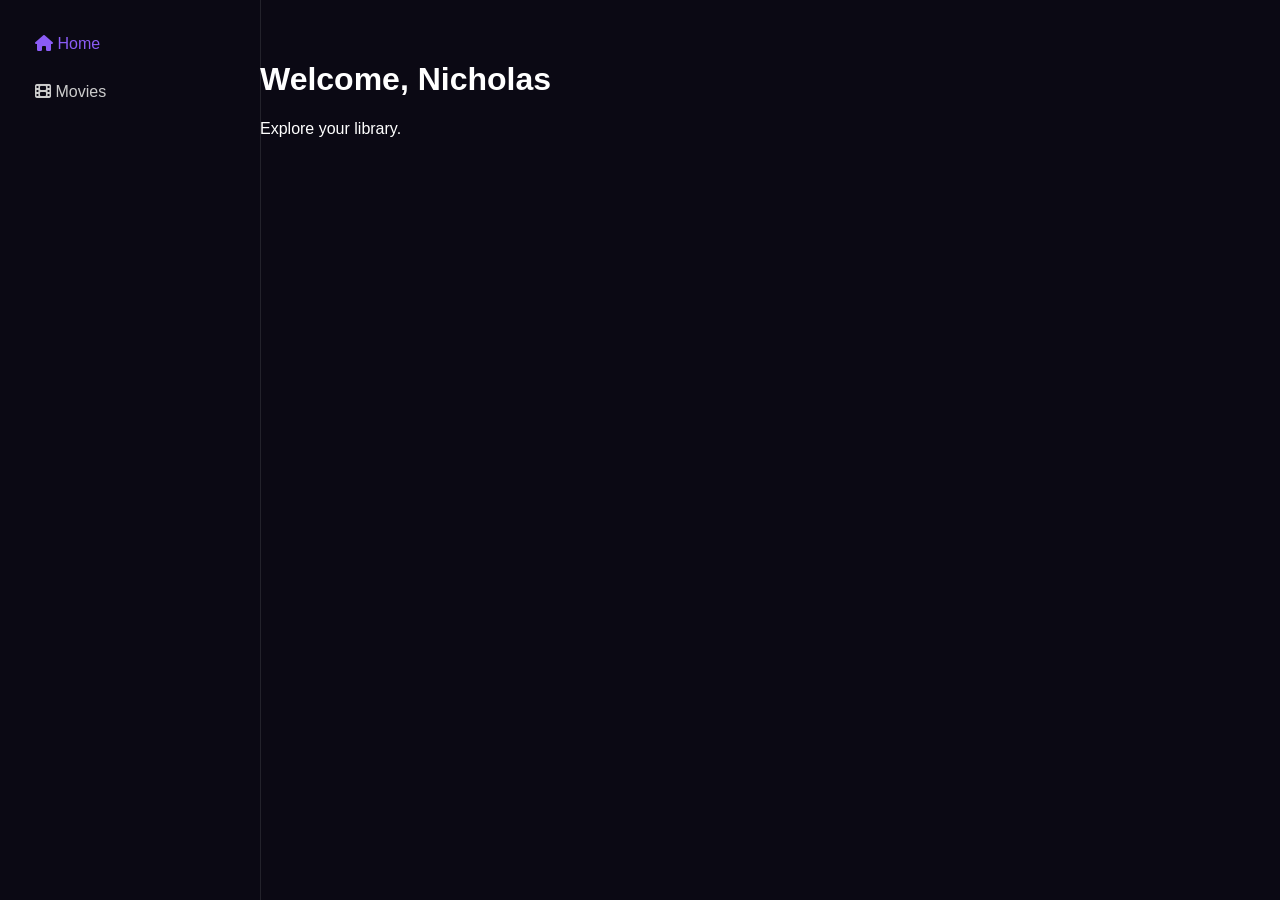
==== home.html @ 71b943b7 "Add files via upload" ====
<!DOCTYPE html>
<html lang="en">
<head>
    <meta charset="UTF-8">
    <meta name="viewport" content="width=device-width, initial-scale=1.0">
    <title>Home - Nicholas Space</title>
    <link rel="stylesheet" href="style.css">
    <link rel="stylesheet" href="https://cdnjs.cloudflare.com/ajax/libs/font-awesome/6.4.0/css/all.min.css">
</head>
<body>
    <div class="sidebar">
        <a href="home.html" class="nav-item active"><i class="fa-solid fa-house"></i> <span>Home</span></a>
        <a href="movies.html" class="nav-item"><i class="fa-solid fa-film"></i> <span>Movies</span></a>
    </div>
    <div class="main-content">
        <h1>Welcome, Nicholas</h1>
        <p>Explore your library.</p>
    </div>
</body>
</html>
---- style.css ----
:root { --bg-main: #0b0914; --bg-sidebar: rgba(11, 9, 20, 0.8); --accent-purple: #8b5cf6; }
body { background-color: var(--bg-main); color: white; font-family: sans-serif; margin: 0; display: flex; }
.glass-panel { background: rgba(22, 19, 43, 0.6); backdrop-filter: blur(10px); border: 1px solid rgba(255,255,255,0.1); border-radius: 16px; }
.sidebar { width: 220px; height: 100vh; position: fixed; padding: 20px; border-right: 1px solid rgba(255,255,255,0.1); }
.main-content { margin-left: 220px; padding: 40px; width: 100%; }
@media (max-width: 768px) {
    .sidebar { width: 60px; }
    .sidebar span { display: none; }
    .main-content { margin-left: 60px; padding: 20px; }
}
.horizontal-scroll { display: flex; gap: 20px; overflow-x: auto; }
.media-card { width: 160px; text-decoration: none; color: white; }
.poster-wrapper { width: 100%; height: 240px; border-radius: 12px; overflow: hidden; background: #333; }
.poster-wrapper img { width: 100%; height: 100%; object-fit: cover; }
.nav-item { display: block; padding: 15px; color: #ccc; text-decoration: none; }
.nav-item.active { color: var(--accent-purple); }
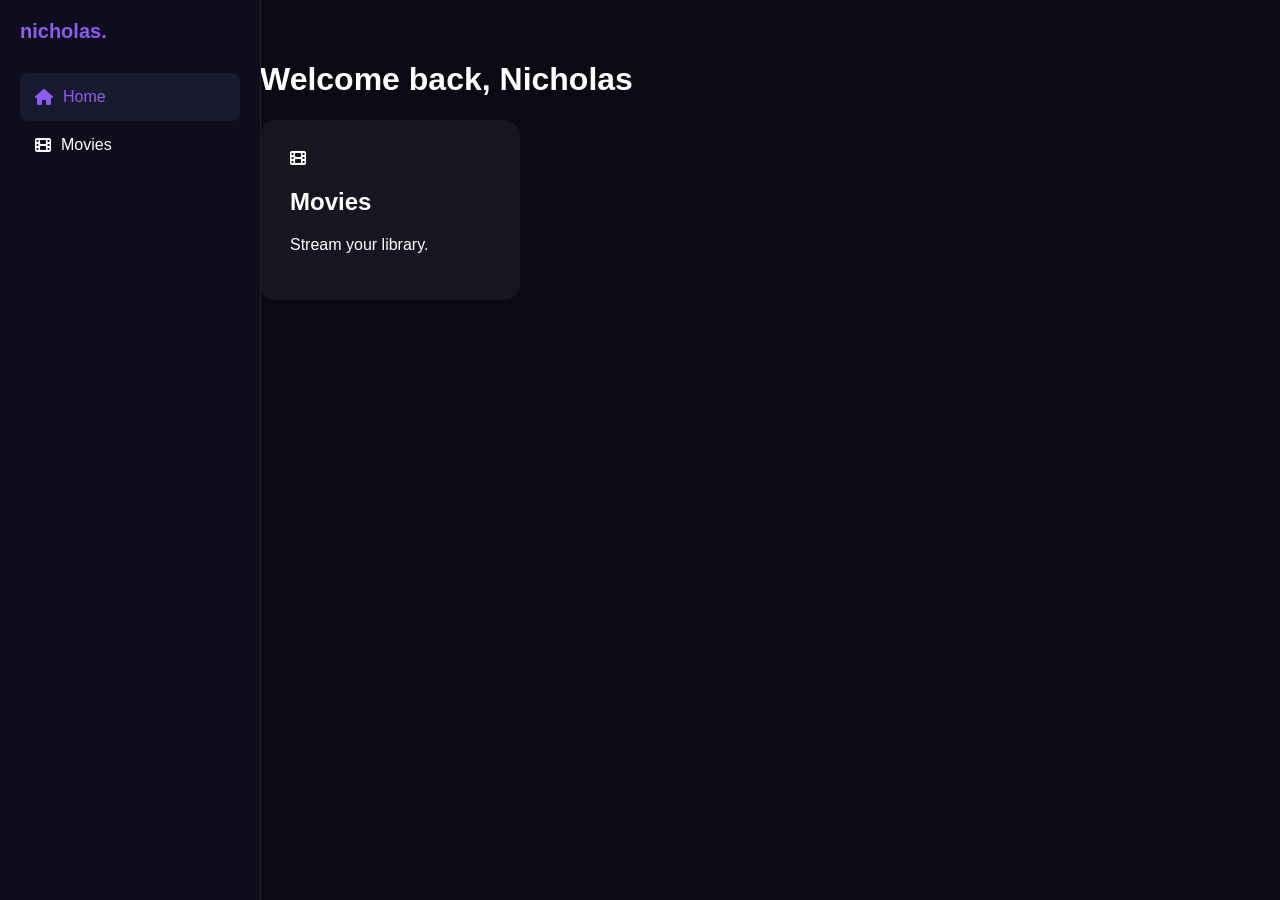
==== commit 060f6ecc: "Add files via upload" ====
--- a/home.html
+++ b/home.html
@@ -2,19 +2,24 @@
 <html lang="en">
 <head>
     <meta charset="UTF-8">
-    <meta name="viewport" content="width=device-width, initial-scale=1.0">
-    <title>Home - Nicholas Space</title>
     <link rel="stylesheet" href="style.css">
     <link rel="stylesheet" href="https://cdnjs.cloudflare.com/ajax/libs/font-awesome/6.4.0/css/all.min.css">
 </head>
 <body>
     <div class="sidebar">
+        <div class="logo">nicholas.</div>
         <a href="home.html" class="nav-item active"><i class="fa-solid fa-house"></i> <span>Home</span></a>
         <a href="movies.html" class="nav-item"><i class="fa-solid fa-film"></i> <span>Movies</span></a>
     </div>
     <div class="main-content">
-        <h1>Welcome, Nicholas</h1>
-        <p>Explore your library.</p>
+        <h1>Welcome back, Nicholas</h1>
+        <div class="hub-grid">
+            <a href="movies.html" class="hub-card">
+                <i class="fa-solid fa-film"></i>
+                <h2>Movies</h2>
+                <p>Stream your library.</p>
+            </a>
+        </div>
     </div>
 </body>
 </html>
--- a/style.css
+++ b/style.css
@@ -1,16 +1,18 @@
-:root { --bg-main: #0b0914; --bg-sidebar: rgba(11, 9, 20, 0.8); --accent-purple: #8b5cf6; }
-body { background-color: var(--bg-main); color: white; font-family: sans-serif; margin: 0; display: flex; }
-.glass-panel { background: rgba(22, 19, 43, 0.6); backdrop-filter: blur(10px); border: 1px solid rgba(255,255,255,0.1); border-radius: 16px; }
-.sidebar { width: 220px; height: 100vh; position: fixed; padding: 20px; border-right: 1px solid rgba(255,255,255,0.1); }
+:root { --bg: #0b0914; --side: #0f0d1b; --accent: #8b5cf6; }
+body { background: var(--bg); color: white; font-family: sans-serif; margin: 0; display: flex; }
+.sidebar { width: 220px; height: 100vh; background: var(--side); padding: 20px; border-right: 1px solid #222; position: fixed; }
+.logo { font-size: 20px; font-weight: bold; margin-bottom: 30px; color: var(--accent); }
+.nav-item { display: flex; align-items: center; gap: 10px; color: white; padding: 15px; text-decoration: none; border-radius: 8px; }
+.nav-item.active { background: #1a1a2e; color: var(--accent); }
 .main-content { margin-left: 220px; padding: 40px; width: 100%; }
+.glass-panel { background: rgba(255,255,255,0.05); padding: 20px; border-radius: 12px; backdrop-filter: blur(10px); }
+.catalog { display: grid; grid-template-columns: repeat(auto-fill, minmax(160px, 1fr)); gap: 20px; }
+.movie-card { text-decoration: none; color: white; }
+.poster { height: 240px; border-radius: 12px; overflow: hidden; }
+.poster img { width: 100%; height: 100%; object-fit: cover; }
+.hub-card { display: block; padding: 30px; background: rgba(255,255,255,0.05); border-radius: 16px; color: white; text-decoration: none; width: 200px; }
 @media (max-width: 768px) {
     .sidebar { width: 60px; }
     .sidebar span { display: none; }
-    .main-content { margin-left: 60px; padding: 20px; }
-}
-.horizontal-scroll { display: flex; gap: 20px; overflow-x: auto; }
-.media-card { width: 160px; text-decoration: none; color: white; }
-.poster-wrapper { width: 100%; height: 240px; border-radius: 12px; overflow: hidden; background: #333; }
-.poster-wrapper img { width: 100%; height: 100%; object-fit: cover; }
-.nav-item { display: block; padding: 15px; color: #ccc; text-decoration: none; }
-.nav-item.active { color: var(--accent-purple); }+    .main-content { margin-left: 60px; }
+}
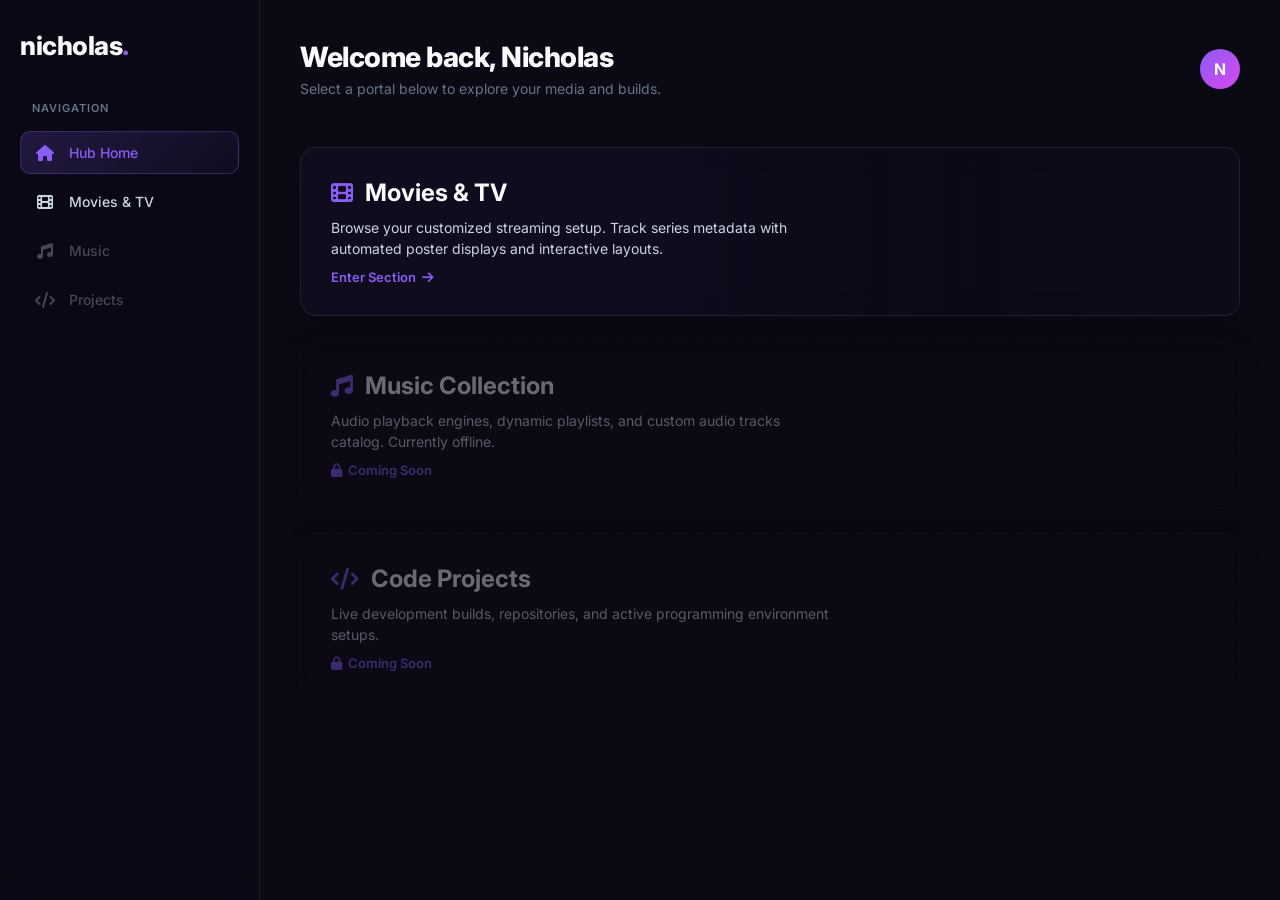
==== commit bc158132: "Add files via upload" ====
--- a/home.html
+++ b/home.html
@@ -2,24 +2,74 @@
 <html lang="en">
 <head>
     <meta charset="UTF-8">
+    <meta name="viewport" content="width=device-width, initial-scale=1.0">
+    <title>Nicholas Stream - Hub</title>
+    <link href="https://fonts.googleapis.com/css2?family=Inter:wght@300;400;500;600;700;800&display=swap" rel="stylesheet">
     <link rel="stylesheet" href="style.css">
     <link rel="stylesheet" href="https://cdnjs.cloudflare.com/ajax/libs/font-awesome/6.4.0/css/all.min.css">
 </head>
 <body>
+
     <div class="sidebar">
-        <div class="logo">nicholas.</div>
-        <a href="home.html" class="nav-item active"><i class="fa-solid fa-house"></i> <span>Home</span></a>
-        <a href="movies.html" class="nav-item"><i class="fa-solid fa-film"></i> <span>Movies</span></a>
+        <div class="logo-zone">
+            <span class="logo-text">nicholas</span>
+        </div>
+        <nav class="nav-menu">
+            <div class="nav-section-title">Navigation</div>
+            <a href="home.html" class="nav-item active"><i class="fa-solid fa-house"></i> Hub Home</a>
+            <a href="movies.html" class="nav-item"><i class="fa-solid fa-film"></i> Movies & TV</a>
+            <a href="#" class="nav-item disabled"><i class="fa-solid fa-music"></i> Music</a>
+            <a href="#" class="nav-item disabled"><i class="fa-solid fa-code"></i> Projects</a>
+        </nav>
     </div>
+
     <div class="main-content">
-        <h1>Welcome back, Nicholas</h1>
-        <div class="hub-grid">
-            <a href="movies.html" class="hub-card">
-                <i class="fa-solid fa-film"></i>
-                <h2>Movies</h2>
-                <p>Stream your library.</p>
+        <header class="top-bar">
+            <div class="welcome-message">
+                <h1>Welcome back, Nicholas</h1>
+                <p>Select a portal below to explore your media and builds.</p>
+            </div>
+            <div class="user-profile">
+                <div class="avatar">N</div>
+            </div>
+        </header>
+
+        <main class="hub-stacks">
+            <a href="movies.html" class="hub-stack-card glass-panel">
+                <div class="stack-visual" style="background-image: linear-gradient(to right, rgba(11,9,20,0.95), rgba(11,9,20,0.4)), url('https://image.tmdb.org/t/p/w1280/8Z8ofZ9OorIksW7T57mZ17mZz7O.jpg');"></div>
+                <div class="stack-info">
+                    <div class="stack-icon-title">
+                        <i class="fa-solid fa-film"></i>
+                        <h2>Movies & TV</h2>
+                    </div>
+                    <p>Browse your customized streaming setup. Track series metadata with automated poster displays and interactive layouts.</p>
+                    <span class="stack-action-text">Enter Section <i class="fa-solid fa-arrow-right"></i></span>
+                </div>
             </a>
-        </div>
+
+            <div class="hub-stack-card glass-panel locked-stack">
+                <div class="stack-info">
+                    <div class="stack-icon-title">
+                        <i class="fa-solid fa-music"></i>
+                        <h2>Music Collection</h2>
+                    </div>
+                    <p>Audio playback engines, dynamic playlists, and custom audio tracks catalog. Currently offline.</p>
+                    <span class="stack-action-text muted-text"><i class="fa-solid fa-lock"></i> Coming Soon</span>
+                </div>
+            </div>
+
+            <div class="hub-stack-card glass-panel locked-stack">
+                <div class="stack-info">
+                    <div class="stack-icon-title">
+                        <i class="fa-solid fa-code"></i>
+                        <h2>Code Projects</h2>
+                    </div>
+                    <p>Live development builds, repositories, and active programming environment setups.</p>
+                    <span class="stack-action-text muted-text"><i class="fa-solid fa-lock"></i> Coming Soon</span>
+                </div>
+            </div>
+        </main>
     </div>
+
 </body>
-</html>+</html>
--- a/style.css
+++ b/style.css
@@ -1,18 +1,191 @@
-:root { --bg: #0b0914; --side: #0f0d1b; --accent: #8b5cf6; }
-body { background: var(--bg); color: white; font-family: sans-serif; margin: 0; display: flex; }
-.sidebar { width: 220px; height: 100vh; background: var(--side); padding: 20px; border-right: 1px solid #222; position: fixed; }
-.logo { font-size: 20px; font-weight: bold; margin-bottom: 30px; color: var(--accent); }
-.nav-item { display: flex; align-items: center; gap: 10px; color: white; padding: 15px; text-decoration: none; border-radius: 8px; }
-.nav-item.active { background: #1a1a2e; color: var(--accent); }
-.main-content { margin-left: 220px; padding: 40px; width: 100%; }
-.glass-panel { background: rgba(255,255,255,0.05); padding: 20px; border-radius: 12px; backdrop-filter: blur(10px); }
-.catalog { display: grid; grid-template-columns: repeat(auto-fill, minmax(160px, 1fr)); gap: 20px; }
-.movie-card { text-decoration: none; color: white; }
-.poster { height: 240px; border-radius: 12px; overflow: hidden; }
-.poster img { width: 100%; height: 100%; object-fit: cover; }
-.hub-card { display: block; padding: 30px; background: rgba(255,255,255,0.05); border-radius: 16px; color: white; text-decoration: none; width: 200px; }
+/* Master Restored Styling Architecture */
+:root {
+    --bg-main: #0b0914;
+    --bg-sidebar: rgba(11, 9, 20, 0.6);
+    --bg-panel: rgba(22, 19, 43, 0.45);
+    --accent-purple: #8b5cf6;
+    --accent-purple-hover: #a78bfa;
+    --accent-purple-glow: rgba(139, 92, 246, 0.4);
+    --text-primary: #f8fafc;
+    --text-secondary: #cbd5e1;
+    --text-muted: #64748b;
+    --border-color: rgba(255, 255, 255, 0.08);
+    --sidebar-width: 260px;
+    --glass-blur: blur(16px);
+}
+
+* { box-sizing: border-box; margin: 0; padding: 0; }
+
+body {
+    background-color: var(--bg-main);
+    color: var(--text-primary);
+    font-family: 'Inter', sans-serif;
+    display: flex;
+    min-height: 100vh;
+    overflow-x: hidden;
+    -webkit-font-smoothing: antialiased;
+}
+
+/* Glassmorphism Structural Classes */
+.glass-panel {
+    background: var(--bg-panel);
+    backdrop-filter: var(--glass-blur);
+    -webkit-backdrop-filter: var(--glass-blur);
+    border: 1px solid var(--border-color);
+    border-radius: 16px;
+    box-shadow: 0 8px 32px rgba(0, 0, 0, 0.2);
+}
+.p-30 { padding: 30px; }
+
+/* Dynamic Frame Custom Scrollbar Layouts */
+.custom-scrollbar::-webkit-scrollbar { width: 6px; height: 6px; }
+.custom-scrollbar::-webkit-scrollbar-track { background: transparent; }
+.custom-scrollbar::-webkit-scrollbar-thumb { background-color: rgba(255,255,255,0.15); border-radius: 10px; }
+
+/* Global Persistent Navigation Sidebar */
+.sidebar {
+    width: var(--sidebar-width);
+    background-color: var(--bg-sidebar);
+    height: 100vh;
+    position: fixed;
+    top: 0; left: 0;
+    display: flex;
+    flex-direction: column;
+    padding: 30px 20px;
+    border-right: 1px solid var(--border-color);
+    z-index: 100;
+    backdrop-filter: var(--glass-blur);
+    -webkit-backdrop-filter: var(--glass-blur);
+    transition: all 0.3s cubic-bezier(0.4, 0, 0.2, 1);
+}
+
+.logo-zone { display: flex; flex-direction: column; gap: 10px; margin-bottom: 40px; }
+.logo-text { font-size: 26px; font-weight: 800; letter-spacing: -0.5px; color: var(--text-primary); text-transform: lowercase; }
+.logo-text::after { content: '.'; color: var(--accent-purple); }
+
+.back-btn { text-decoration: none; color: var(--text-secondary); font-size: 14px; font-weight: 500; display: flex; align-items: center; gap: 8px; transition: all 0.2s; background: rgba(255,255,255,0.05); padding: 8px 12px; border-radius: 8px; width: fit-content; }
+.back-btn:hover { color: var(--text-primary); background: rgba(255,255,255,0.1); }
+
+.nav-menu { display: flex; flex-direction: column; gap: 6px; }
+.nav-section-title { font-size: 11px; text-transform: uppercase; letter-spacing: 1px; color: var(--text-muted); margin-bottom: 10px; font-weight: 600; padding-left: 12px; }
+.nav-item { display: flex; align-items: center; gap: 14px; color: var(--text-secondary); text-decoration: none; padding: 12px 14px; border-radius: 10px; font-weight: 500; font-size: 14px; transition: all 0.2s; border: 1px solid transparent; }
+.nav-item i { font-size: 16px; width: 20px; text-align: center; }
+.nav-item:hover:not(.disabled) { background-color: rgba(255, 255, 255, 0.05); color: var(--text-primary); }
+.nav-item.active { background: linear-gradient(135deg, rgba(139,92,246,0.2) 0%, rgba(139,92,246,0.05) 100%); color: var(--accent-purple); border-color: rgba(139,92,246,0.3); }
+.nav-item.disabled { opacity: 0.3; cursor: not-allowed; }
+
+/* Main Dynamic Framing Engine */
+.main-content { margin-left: var(--sidebar-width); flex: 1; padding: 40px; min-width: 0; transition: all 0.3s ease; }
+
+.top-bar { display: flex; align-items: center; justify-content: space-between; margin-bottom: 50px; gap: 20px; }
+.welcome-message h1 { font-size: 28px; font-weight: 800; margin-bottom: 6px; letter-spacing: -0.5px; }
+.welcome-message p { color: var(--text-muted); font-size: 14px; }
+
+.search-box { display: flex; align-items: center; padding: 12px 20px; border-radius: 30px; width: 400px; gap: 12px; }
+.search-box input { background: none; border: none; color: var(--text-primary); outline: none; width: 100%; font-size: 14px; }
+.user-profile .avatar { width: 40px; height: 40px; border-radius: 50%; background: linear-gradient(135deg, #8b5cf6, #d946ef); display: flex; align-items: center; justify-content: center; font-weight: 700; }
+
+/* Hub Layout Structures */
+.hub-stacks { display: flex; flex-direction: column; gap: 24px; max-width: 1100px; }
+.hub-stack-card { position: relative; display: flex; min-height: 160px; border-radius: 16px; overflow: hidden; text-decoration: none; color: inherit; transition: transform 0.3s cubic-bezier(0.16, 1, 0.3, 1), border-color 0.3s; }
+.hub-stack-card:not(.locked-stack):hover { transform: translateY(-4px); border-color: var(--accent-purple); box-shadow: 0 12px 40px rgba(139, 92, 246, 0.15); }
+.stack-visual { position: absolute; top: 0; right: 0; width: 60%; height: 100%; background-size: cover; background-position: center 20%; z-index: 1; mask-image: linear-gradient(to right, transparent, #000 40%); -webkit-mask-image: linear-gradient(to right, transparent, #000 40%); }
+.stack-info { position: relative; z-index: 2; padding: 30px; display: flex; flex-direction: column; justify-content: center; gap: 10px; width: 60%; }
+.stack-icon-title { display: flex; align-items: center; gap: 12px; color: var(--text-primary); }
+.stack-icon-title i { font-size: 22px; color: var(--accent-purple); }
+.stack-info p { color: var(--text-secondary); font-size: 14px; line-height: 1.5; }
+.stack-action-text { font-size: 13px; font-weight: 600; color: var(--accent-purple); display: flex; align-items: center; gap: 6px; }
+.locked-stack { opacity: 0.4; cursor: not-allowed; background: rgba(255,255,255,0.01); border: 1px dashed rgba(255,255,255,0.05); }
+
+/* Horizontal Catalog Architectures */
+.category-row { margin-bottom: 45px; }
+.category-title { font-size: 22px; font-weight: 700; margin-bottom: 20px; display: flex; align-items: center; gap: 12px; }
+.category-title .count { font-size: 12px; background-color: rgba(255, 255, 255, 0.1); padding: 3px 10px; border-radius: 12px; color: var(--text-secondary); }
+.horizontal-scroll { display: flex; gap: 24px; overflow-x: auto; padding-bottom: 20px; }
+
+/* Streaming Application Layout Media Cards */
+.media-card { width: 190px; flex-shrink: 0; text-decoration: none; color: inherit; display: flex; flex-direction: column; cursor: pointer; }
+.poster-wrapper { position: relative; width: 100%; height: 285px; border-radius: 12px; overflow: hidden; background-color: #1a1829; box-shadow: 0 10px 30px rgba(0,0,0,0.5); transition: all 0.4s cubic-bezier(0.175, 0.885, 0.32, 1.275); }
+.poster-wrapper img { width: 100%; height: 100%; object-fit: cover; }
+.badge { position: absolute; top: 10px; right: 10px; background: rgba(0,0,0,0.75); backdrop-filter: blur(4px); padding: 4px 8px; border-radius: 6px; font-size: 12px; font-weight: 600; color: #fbbf24; display: flex; align-items: center; gap: 4px; }
+
+.card-overlay { position: absolute; top: 0; left: 0; width: 100%; height: 100%; background: linear-gradient(to top, rgba(11,9,20,0.9), rgba(11,9,20,0.2)); display: flex; justify-content: center; align-items: center; opacity: 0; transition: opacity 0.3s ease; }
+.play-btn-circle { width: 55px; height: 55px; background: var(--accent-purple); border-radius: 50%; display: flex; justify-content: center; align-items: center; transform: scale(0.8) translateY(15px); transition: all 0.3s cubic-bezier(0.175, 0.885, 0.32, 1.275); }
+.play-btn-circle i { font-size: 20px; color: white; margin-left: 4px; }
+
+.media-card:hover .poster-wrapper { transform: translateY(-8px); border: 1px solid rgba(139,92,246,0.4); box-shadow: 0 15px 35px rgba(0,0,0,0.7); }
+.media-card:hover .card-overlay { opacity: 1; }
+.media-card:hover .play-btn-circle { transform: scale(1) translateY(0); }
+.card-meta { margin-top: 14px; }
+.card-title { display: block; font-size: 15px; font-weight: 600; white-space: nowrap; overflow: hidden; text-overflow: ellipsis; margin-bottom: 4px; }
+.card-sub { display: flex; justify-content: space-between; align-items: center; font-size: 13px; color: var(--text-muted); }
+.card-type { font-size: 11px; background: rgba(255,255,255,0.08); padding: 2px 6px; border-radius: 4px; color: var(--text-secondary); }
+
+/* Stremio Cinematic View Panels */
+.backdrop-blur { position: fixed; top: 0; left: 0; width: 100vw; height: 100vh; background-size: cover; background-position: center top; filter: blur(35px) brightness(0.4); transform: scale(1.1); z-index: -1; }
+.backdrop-vignette { position: absolute; top: 0; left: 0; width: 100%; height: 100%; background: radial-gradient(circle at center, transparent 0%, var(--bg-main) 100%), linear-gradient(to right, var(--bg-main) 0%, transparent 40%, var(--bg-main) 100%); }
+
+.detail-layout { display: grid; grid-template-columns: 1.2fr 1fr; gap: 40px; margin-top: 20px; align-items: start; max-width: 1600px; }
+.detail-hero { display: flex; gap: 30px; flex-direction: row; }
+.detail-poster { width: 230px; height: 345px; object-fit: cover; border-radius: 16px; box-shadow: 0 20px 50px rgba(0,0,0,0.6); border: 1px solid rgba(255,255,255,0.1); }
+.detail-info { flex: 1; }
+.movie-title-main { font-size: 40px; font-weight: 800; margin-bottom: 16px; letter-spacing: -1px; }
+
+.tag-cloud { display: flex; flex-wrap: wrap; gap: 10px; margin-bottom: 24px; }
+.tag { background-color: rgba(255, 255, 255, 0.1); padding: 6px 12px; border-radius: 8px; font-size: 13px; font-weight: 600; }
+.tag.outline { background: transparent; border: 1px solid rgba(255,255,255,0.15); }
+.tag.rating { background-color: rgba(251, 191, 36, 0.1); color: #fbbf24; border: 1px solid rgba(251, 191, 36, 0.2); }
+
+.action-buttons { display: flex; gap: 15px; margin-bottom: 30px; }
+.btn { border: none; padding: 12px 24px; border-radius: 10px; font-size: 14px; font-weight: 600; font-family: inherit; cursor: pointer; display: flex; align-items: center; gap: 10px; }
+.btn-primary { background: var(--accent-purple); color: white; box-shadow: 0 4px 15px var(--accent-purple-glow); }
+.btn-secondary { background: rgba(255,255,255,0.08); color: white; }
+
+.synopsis { color: var(--text-secondary); font-size: 15px; line-height: 1.7; margin-bottom: 30px; }
+.meta-grid { display: grid; grid-template-columns: 1fr 1fr; gap: 20px; border-top: 1px solid var(--border-color); padding-top: 20px; }
+.meta-item { display: flex; flex-direction: column; gap: 4px; }
+.meta-item.full-width { grid-column: span 2; }
+.meta-label { font-size: 11px; color: var(--text-muted); text-transform: uppercase; letter-spacing: 0.5px; font-weight: 600; }
+.meta-value { font-size: 14px; color: var(--text-primary); }
+
+/* Episode Matrix Frame Elements */
+.episode-deck { height: 620px; display: flex; flex-direction: column; padding: 25px; }
+.deck-header h2 { font-size: 20px; font-weight: 700; margin-bottom: 20px; }
+.seasons-bar { display: flex; gap: 12px; border-bottom: 1px solid var(--border-color); padding-bottom: 15px; margin-bottom: 20px; }
+.season-tab { background: rgba(255, 255, 255, 0.04); border: 1px solid transparent; color: var(--text-secondary); padding: 10px 20px; border-radius: 8px; cursor: pointer; font-weight: 600; font-size: 14px; font-family: inherit; }
+.season-tab.active { background: rgba(139,92,246,0.15); color: var(--accent-purple); border-color: rgba(139,92,246,0.25); }
+
+.episode-list-container { flex: 1; overflow-y: auto; padding-right: 5px; }
+.episode-list { display: none; flex-direction: column; gap: 12px; }
+.episode-list.active { display: flex; }
+
+.episode-row { display: flex; align-items: center; background: rgba(255, 255, 255, 0.02); border: 1px solid var(--border-color); padding: 12px; border-radius: 12px; gap: 20px; }
+.ep-thumb { width: 130px; height: 75px; border-radius: 8px; overflow: hidden; flex-shrink: 0; background: #161423; }
+.ep-thumb img { width: 100%; height: 100%; object-fit: cover; }
+.ep-num { font-size: 22px; font-weight: 800; color: rgba(255,255,255,0.15); min-width: 25px; text-align: center; }
+.ep-details { flex: 1; }
+.ep-details h3 { font-size: 15px; font-weight: 600; margin-bottom: 4px; }
+.ep-details p { font-size: 13px; color: var(--text-muted); line-height: 1.4; display: -webkit-box; -webkit-line-clamp: 2; -webkit-box-orient: vertical; overflow: hidden; }
+.ep-duration { font-size: 13px; color: var(--text-secondary); opacity: 0.8; }
+
+/* Responsive Media Scalers Engine (fixes fluid breaking bugs on mobile layout viewports) */
+@media (max-width: 1100px) {
+    .detail-layout { grid-template-columns: 1fr; }
+}
+
 @media (max-width: 768px) {
-    .sidebar { width: 60px; }
-    .sidebar span { display: none; }
-    .main-content { margin-left: 60px; }
-}+    .sidebar { width: 70px; padding: 30px 10px; }
+    .sidebar .logo-text, .sidebar .nav-item span, .sidebar .nav-section-title { display: none; }
+    .sidebar .nav-item { justify-content: center; padding: 12px; }
+    .sidebar .back-btn { width: 40px; height: 40px; border-radius: 50%; padding: 0; justify-content: center; font-size: 0; }
+    .sidebar .back-btn i { font-size: 14px; margin: 0; }
+    .main-content { margin-left: 70px; padding: 25px; }
+    .search-box { width: 100%; }
+    .detail-hero { flex-direction: column; align-items: center; text-align: center; }
+    .tag-cloud { justify-content: center; }
+    .action-buttons { justify-content: center; }
+    .meta-grid { text-align: left; }
+    .episode-row { flex-direction: column; align-items: flex-start; gap: 12px; }
+    .ep-thumb { width: 100%; height: 160px; }
+    .ep-num { display: none; }
+}
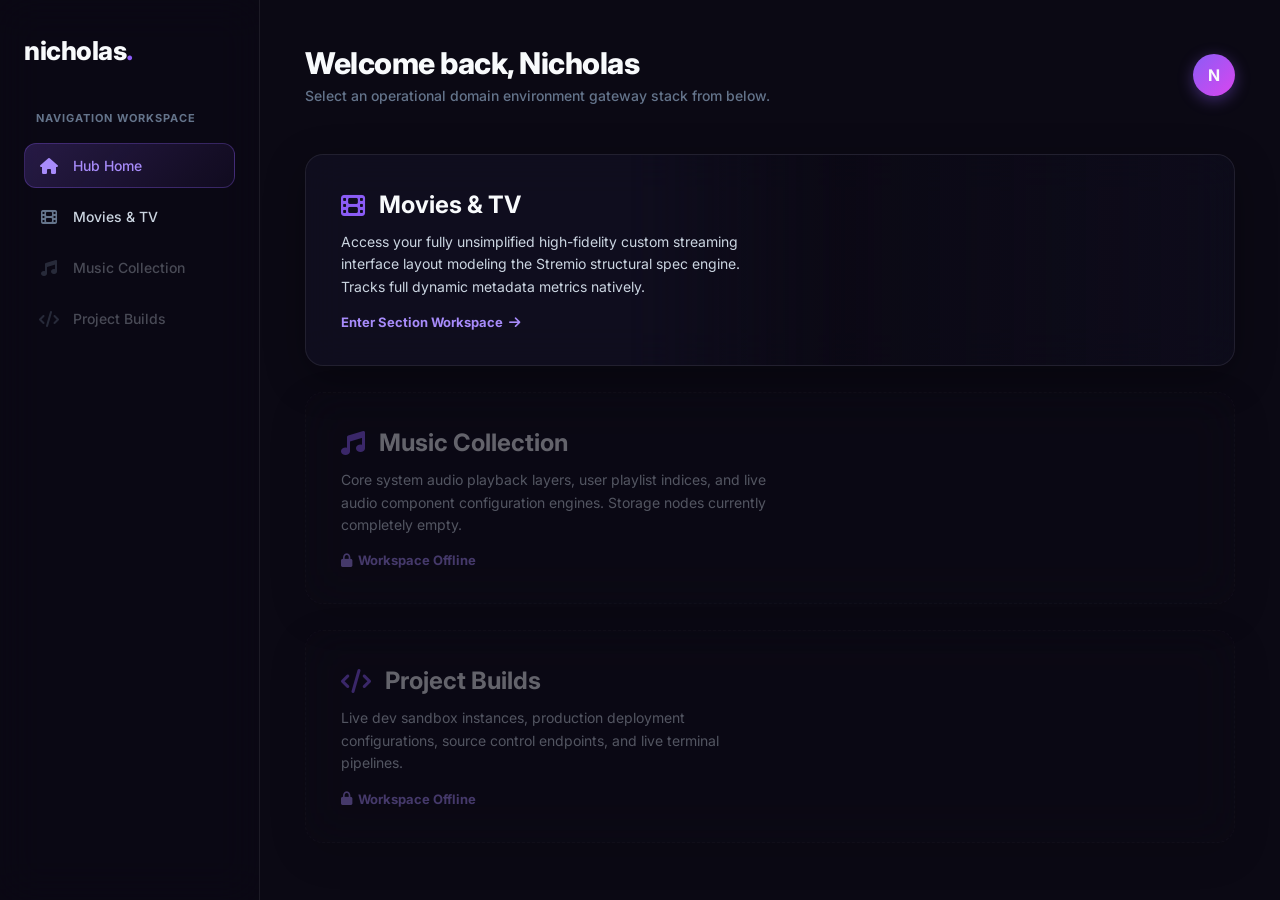
==== commit 7aa3f2d0: "Add files via upload" ====
--- a/home.html
+++ b/home.html
@@ -3,71 +3,79 @@
 <head>
     <meta charset="UTF-8">
     <meta name="viewport" content="width=device-width, initial-scale=1.0">
-    <title>Nicholas Stream - Hub</title>
+    <title>Nicholas Hub - Home</title>
     <link href="https://fonts.googleapis.com/css2?family=Inter:wght@300;400;500;600;700;800&display=swap" rel="stylesheet">
     <link rel="stylesheet" href="style.css">
     <link rel="stylesheet" href="https://cdnjs.cloudflare.com/ajax/libs/font-awesome/6.4.0/css/all.min.css">
 </head>
 <body>
 
+    <!-- Global Layout Sidebar Container Component -->
     <div class="sidebar">
         <div class="logo-zone">
             <span class="logo-text">nicholas</span>
         </div>
         <nav class="nav-menu">
-            <div class="nav-section-title">Navigation</div>
+            <div class="nav-section-title">Navigation Workspace</div>
             <a href="home.html" class="nav-item active"><i class="fa-solid fa-house"></i> Hub Home</a>
             <a href="movies.html" class="nav-item"><i class="fa-solid fa-film"></i> Movies & TV</a>
-            <a href="#" class="nav-item disabled"><i class="fa-solid fa-music"></i> Music</a>
-            <a href="#" class="nav-item disabled"><i class="fa-solid fa-code"></i> Projects</a>
+            <a href="#" class="nav-item disabled"><i class="fa-solid fa-music"></i> Music Collection</a>
+            <a href="#" class="nav-item disabled"><i class="fa-solid fa-code"></i> Project Builds</a>
         </nav>
     </div>
 
+    <!-- Framing Main View Container -->
     <div class="main-content">
         <header class="top-bar">
             <div class="welcome-message">
                 <h1>Welcome back, Nicholas</h1>
-                <p>Select a portal below to explore your media and builds.</p>
+                <p>Select an operational domain environment gateway stack from below.</p>
             </div>
             <div class="user-profile">
                 <div class="avatar">N</div>
             </div>
         </header>
 
+        <!-- Vertical Stack Configuration -->
         <main class="hub-stacks">
+            
+            <!-- Category Matrix Item 1: Movies (ACTIVE GATEWAY ROUTE) -->
             <a href="movies.html" class="hub-stack-card glass-panel">
-                <div class="stack-visual" style="background-image: linear-gradient(to right, rgba(11,9,20,0.95), rgba(11,9,20,0.4)), url('https://image.tmdb.org/t/p/w1280/8Z8ofZ9OorIksW7T57mZ17mZz7O.jpg');"></div>
+                <div class="stack-visual" style="background-image: linear-gradient(to right, rgba(11,9,20,0.96) 20%, rgba(11,9,20,0.3) 100%), url('https://image.tmdb.org/t/p/w1280/8Z8ofZ9OorIksW7T57mZ17mZz7O.jpg');"></div>
                 <div class="stack-info">
                     <div class="stack-icon-title">
                         <i class="fa-solid fa-film"></i>
                         <h2>Movies & TV</h2>
                     </div>
-                    <p>Browse your customized streaming setup. Track series metadata with automated poster displays and interactive layouts.</p>
-                    <span class="stack-action-text">Enter Section <i class="fa-solid fa-arrow-right"></i></span>
+                    <p>Access your fully unsimplified high-fidelity custom streaming interface layout modeling the Stremio structural spec engine. Tracks full dynamic metadata metrics natively.</p>
+                    <span class="stack-action-text">Enter Section Workspace <i class="fa-solid fa-arrow-right"></i></span>
                 </div>
             </a>
 
+            <!-- Category Matrix Item 2: Music (DISABLED TEMPLATE CONTAINER) -->
             <div class="hub-stack-card glass-panel locked-stack">
                 <div class="stack-info">
                     <div class="stack-icon-title">
                         <i class="fa-solid fa-music"></i>
                         <h2>Music Collection</h2>
                     </div>
-                    <p>Audio playback engines, dynamic playlists, and custom audio tracks catalog. Currently offline.</p>
-                    <span class="stack-action-text muted-text"><i class="fa-solid fa-lock"></i> Coming Soon</span>
+                    <p>Core system audio playback layers, user playlist indices, and live audio component configuration engines. Storage nodes currently completely empty.</p>
+                    <span class="stack-action-text muted-text"><i class="fa-solid fa-lock"></i> Workspace Offline</span>
                 </div>
             </div>
 
+            <!-- Category Matrix Item 3: Projects (DISABLED TEMPLATE CONTAINER) -->
             <div class="hub-stack-card glass-panel locked-stack">
                 <div class="stack-info">
                     <div class="stack-icon-title">
                         <i class="fa-solid fa-code"></i>
-                        <h2>Code Projects</h2>
+                        <h2>Project Builds</h2>
                     </div>
-                    <p>Live development builds, repositories, and active programming environment setups.</p>
-                    <span class="stack-action-text muted-text"><i class="fa-solid fa-lock"></i> Coming Soon</span>
+                    <p>Live dev sandbox instances, production deployment configurations, source control endpoints, and live terminal pipelines.</p>
+                    <span class="stack-action-text muted-text"><i class="fa-solid fa-lock"></i> Workspace Offline</span>
                 </div>
             </div>
+
         </main>
     </div>
 
--- a/style.css
+++ b/style.css
@@ -1,8 +1,11 @@
-/* Master Restored Styling Architecture */
+/* ==========================================================================
+   Master Unsimplified High-Fidelity Glassmorphism CSS Architecture
+   ========================================================================== */
+
 :root {
     --bg-main: #0b0914;
-    --bg-sidebar: rgba(11, 9, 20, 0.6);
-    --bg-panel: rgba(22, 19, 43, 0.45);
+    --bg-sidebar: rgba(11, 9, 20, 0.65);
+    --bg-panel: rgba(22, 19, 43, 0.48);
     --accent-purple: #8b5cf6;
     --accent-purple-hover: #a78bfa;
     --accent-purple-glow: rgba(139, 92, 246, 0.4);
@@ -11,10 +14,14 @@
     --text-muted: #64748b;
     --border-color: rgba(255, 255, 255, 0.08);
     --sidebar-width: 260px;
-    --glass-blur: blur(16px);
-}
-
-* { box-sizing: border-box; margin: 0; padding: 0; }
+    --glass-blur: blur(20px);
+}
+
+* { 
+    box-sizing: border-box; 
+    margin: 0; 
+    padding: 0; 
+}
 
 body {
     background-color: var(--bg-main);
@@ -26,23 +33,25 @@
     -webkit-font-smoothing: antialiased;
 }
 
-/* Glassmorphism Structural Classes */
+/* Master Glassmorphism Architectural System Classes */
 .glass-panel {
     background: var(--bg-panel);
     backdrop-filter: var(--glass-blur);
     -webkit-backdrop-filter: var(--glass-blur);
     border: 1px solid var(--border-color);
     border-radius: 16px;
-    box-shadow: 0 8px 32px rgba(0, 0, 0, 0.2);
-}
+    box-shadow: 0 12px 40px rgba(0, 0, 0, 0.3);
+}
+
 .p-30 { padding: 30px; }
 
-/* Dynamic Frame Custom Scrollbar Layouts */
+/* Custom System Scroller Rails */
 .custom-scrollbar::-webkit-scrollbar { width: 6px; height: 6px; }
 .custom-scrollbar::-webkit-scrollbar-track { background: transparent; }
-.custom-scrollbar::-webkit-scrollbar-thumb { background-color: rgba(255,255,255,0.15); border-radius: 10px; }
-
-/* Global Persistent Navigation Sidebar */
+.custom-scrollbar::-webkit-scrollbar-thumb { background-color: rgba(255,255,255,0.18); border-radius: 10px; }
+.custom-scrollbar::-webkit-scrollbar-thumb:hover { background-color: rgba(255,255,255,0.3); }
+
+/* Global Navigation Control Hub Panel */
 .sidebar {
     width: var(--sidebar-width);
     background-color: var(--bg-sidebar);
@@ -51,7 +60,7 @@
     top: 0; left: 0;
     display: flex;
     flex-direction: column;
-    padding: 30px 20px;
+    padding: 35px 24px;
     border-right: 1px solid var(--border-color);
     z-index: 100;
     backdrop-filter: var(--glass-blur);
@@ -59,133 +68,146 @@
     transition: all 0.3s cubic-bezier(0.4, 0, 0.2, 1);
 }
 
-.logo-zone { display: flex; flex-direction: column; gap: 10px; margin-bottom: 40px; }
+.logo-zone { display: flex; flex-direction: column; gap: 10px; margin-bottom: 45px; }
 .logo-text { font-size: 26px; font-weight: 800; letter-spacing: -0.5px; color: var(--text-primary); text-transform: lowercase; }
 .logo-text::after { content: '.'; color: var(--accent-purple); }
 
-.back-btn { text-decoration: none; color: var(--text-secondary); font-size: 14px; font-weight: 500; display: flex; align-items: center; gap: 8px; transition: all 0.2s; background: rgba(255,255,255,0.05); padding: 8px 12px; border-radius: 8px; width: fit-content; }
-.back-btn:hover { color: var(--text-primary); background: rgba(255,255,255,0.1); }
+.back-btn { text-decoration: none; color: var(--text-secondary); font-size: 13px; font-weight: 600; display: flex; align-items: center; gap: 8px; transition: all 0.2s; background: rgba(255,255,255,0.06); padding: 8px 14px; border-radius: 8px; width: fit-content; border: 1px solid rgba(255,255,255,0.02); }
+.back-btn:hover { color: var(--text-primary); background: rgba(255,255,255,0.12); transform: translateX(-2px); }
 
 .nav-menu { display: flex; flex-direction: column; gap: 6px; }
-.nav-section-title { font-size: 11px; text-transform: uppercase; letter-spacing: 1px; color: var(--text-muted); margin-bottom: 10px; font-weight: 600; padding-left: 12px; }
-.nav-item { display: flex; align-items: center; gap: 14px; color: var(--text-secondary); text-decoration: none; padding: 12px 14px; border-radius: 10px; font-weight: 500; font-size: 14px; transition: all 0.2s; border: 1px solid transparent; }
-.nav-item i { font-size: 16px; width: 20px; text-align: center; }
+.nav-section-title { font-size: 11px; text-transform: uppercase; letter-spacing: 1px; color: var(--text-muted); margin-bottom: 12px; font-weight: 700; padding-left: 12px; }
+.nav-item { display: flex; align-items: center; gap: 14px; color: var(--text-secondary); text-decoration: none; padding: 13px 14px; border-radius: 12px; font-weight: 500; font-size: 14px; transition: all 0.2s; border: 1px solid transparent; }
+.nav-item i { font-size: 16px; width: 20px; text-align: center; color: var(--text-muted); }
 .nav-item:hover:not(.disabled) { background-color: rgba(255, 255, 255, 0.05); color: var(--text-primary); }
-.nav-item.active { background: linear-gradient(135deg, rgba(139,92,246,0.2) 0%, rgba(139,92,246,0.05) 100%); color: var(--accent-purple); border-color: rgba(139,92,246,0.3); }
-.nav-item.disabled { opacity: 0.3; cursor: not-allowed; }
-
-/* Main Dynamic Framing Engine */
-.main-content { margin-left: var(--sidebar-width); flex: 1; padding: 40px; min-width: 0; transition: all 0.3s ease; }
+.nav-item.active { background: linear-gradient(135deg, rgba(139,92,246,0.22) 0%, rgba(139,92,246,0.05) 100%); color: var(--accent-purple-hover); border-color: rgba(139,92,246,0.3); }
+.nav-item.active i { color: var(--accent-purple-hover); }
+.nav-item.disabled { opacity: 0.32; cursor: not-allowed; }
+
+/* Main Dynamic Framing Pipeline Engine */
+.main-content { margin-left: var(--sidebar-width); flex: 1; padding: 45px; min-width: 0; transition: all 0.3s ease; }
 
 .top-bar { display: flex; align-items: center; justify-content: space-between; margin-bottom: 50px; gap: 20px; }
-.welcome-message h1 { font-size: 28px; font-weight: 800; margin-bottom: 6px; letter-spacing: -0.5px; }
-.welcome-message p { color: var(--text-muted); font-size: 14px; }
-
-.search-box { display: flex; align-items: center; padding: 12px 20px; border-radius: 30px; width: 400px; gap: 12px; }
-.search-box input { background: none; border: none; color: var(--text-primary); outline: none; width: 100%; font-size: 14px; }
-.user-profile .avatar { width: 40px; height: 40px; border-radius: 50%; background: linear-gradient(135deg, #8b5cf6, #d946ef); display: flex; align-items: center; justify-content: center; font-weight: 700; }
-
-/* Hub Layout Structures */
-.hub-stacks { display: flex; flex-direction: column; gap: 24px; max-width: 1100px; }
-.hub-stack-card { position: relative; display: flex; min-height: 160px; border-radius: 16px; overflow: hidden; text-decoration: none; color: inherit; transition: transform 0.3s cubic-bezier(0.16, 1, 0.3, 1), border-color 0.3s; }
-.hub-stack-card:not(.locked-stack):hover { transform: translateY(-4px); border-color: var(--accent-purple); box-shadow: 0 12px 40px rgba(139, 92, 246, 0.15); }
-.stack-visual { position: absolute; top: 0; right: 0; width: 60%; height: 100%; background-size: cover; background-position: center 20%; z-index: 1; mask-image: linear-gradient(to right, transparent, #000 40%); -webkit-mask-image: linear-gradient(to right, transparent, #000 40%); }
-.stack-info { position: relative; z-index: 2; padding: 30px; display: flex; flex-direction: column; justify-content: center; gap: 10px; width: 60%; }
-.stack-icon-title { display: flex; align-items: center; gap: 12px; color: var(--text-primary); }
-.stack-icon-title i { font-size: 22px; color: var(--accent-purple); }
-.stack-info p { color: var(--text-secondary); font-size: 14px; line-height: 1.5; }
-.stack-action-text { font-size: 13px; font-weight: 600; color: var(--accent-purple); display: flex; align-items: center; gap: 6px; }
-.locked-stack { opacity: 0.4; cursor: not-allowed; background: rgba(255,255,255,0.01); border: 1px dashed rgba(255,255,255,0.05); }
-
-/* Horizontal Catalog Architectures */
-.category-row { margin-bottom: 45px; }
-.category-title { font-size: 22px; font-weight: 700; margin-bottom: 20px; display: flex; align-items: center; gap: 12px; }
-.category-title .count { font-size: 12px; background-color: rgba(255, 255, 255, 0.1); padding: 3px 10px; border-radius: 12px; color: var(--text-secondary); }
-.horizontal-scroll { display: flex; gap: 24px; overflow-x: auto; padding-bottom: 20px; }
-
-/* Streaming Application Layout Media Cards */
-.media-card { width: 190px; flex-shrink: 0; text-decoration: none; color: inherit; display: flex; flex-direction: column; cursor: pointer; }
-.poster-wrapper { position: relative; width: 100%; height: 285px; border-radius: 12px; overflow: hidden; background-color: #1a1829; box-shadow: 0 10px 30px rgba(0,0,0,0.5); transition: all 0.4s cubic-bezier(0.175, 0.885, 0.32, 1.275); }
-.poster-wrapper img { width: 100%; height: 100%; object-fit: cover; }
-.badge { position: absolute; top: 10px; right: 10px; background: rgba(0,0,0,0.75); backdrop-filter: blur(4px); padding: 4px 8px; border-radius: 6px; font-size: 12px; font-weight: 600; color: #fbbf24; display: flex; align-items: center; gap: 4px; }
-
-.card-overlay { position: absolute; top: 0; left: 0; width: 100%; height: 100%; background: linear-gradient(to top, rgba(11,9,20,0.9), rgba(11,9,20,0.2)); display: flex; justify-content: center; align-items: center; opacity: 0; transition: opacity 0.3s ease; }
-.play-btn-circle { width: 55px; height: 55px; background: var(--accent-purple); border-radius: 50%; display: flex; justify-content: center; align-items: center; transform: scale(0.8) translateY(15px); transition: all 0.3s cubic-bezier(0.175, 0.885, 0.32, 1.275); }
+.welcome-message h1 { font-size: 30px; font-weight: 800; margin-bottom: 6px; letter-spacing: -0.5px; }
+.welcome-message p { color: var(--text-muted); font-size: 14px; font-weight: 500; }
+
+.search-box { display: flex; align-items: center; padding: 14px 22px; border-radius: 30px; width: 420px; gap: 14px; }
+.search-box i { color: var(--text-muted); }
+.search-box input { background: none; border: none; color: var(--text-primary); outline: none; width: 100%; font-size: 14px; font-family: inherit; }
+.user-profile .avatar { width: 42px; height: 42px; border-radius: 50%; background: linear-gradient(135deg, #8b5cf6, #d946ef); display: flex; align-items: center; justify-content: center; font-weight: 700; font-size: 16px; box-shadow: 0 4px 15px rgba(139,92,246,0.4); }
+
+/* Portal Hub Stack Panels Layout */
+.hub-stacks { display: flex; flex-direction: column; gap: 26px; max-width: 1200px; }
+.hub-stack-card { position: relative; display: flex; min-height: 170px; border-radius: 18px; overflow: hidden; text-decoration: none; color: inherit; transition: transform 0.4s cubic-bezier(0.16, 1, 0.3, 1), border-color 0.3s; }
+.hub-stack-card:not(.locked-stack):hover { transform: translateY(-5px); border-color: var(--accent-purple); box-shadow: 0 16px 45px rgba(139, 92, 246, 0.2); }
+.stack-visual { position: absolute; top: 0; right: 0; width: 65%; height: 100%; background-size: cover; background-position: center 25%; z-index: 1; mask-image: linear-gradient(to right, transparent, #000 35%); -webkit-mask-image: linear-gradient(to right, transparent, #000 35%); }
+.stack-info { position: relative; z-index: 2; padding: 35px; display: flex; flex-direction: column; justify-content: center; gap: 12px; width: 55%; }
+.stack-icon-title { display: flex; align-items: center; gap: 14px; color: var(--text-primary); }
+.stack-icon-title i { font-size: 24px; color: var(--accent-purple); }
+.stack-info p { color: var(--text-secondary); font-size: 14px; line-height: 1.6; }
+.stack-action-text { font-size: 13px; font-weight: 700; color: var(--accent-purple-hover); display: flex; align-items: center; gap: 6px; margin-top: 4px; }
+.locked-stack { opacity: 0.38; cursor: not-allowed; background: rgba(255,255,255,0.01); border: 1px dashed rgba(255,255,255,0.06); }
+
+/* Horizontal Catalog Matrix Architectures */
+.category-row { margin-bottom: 50px; }
+.category-title { font-size: 24px; font-weight: 800; margin-bottom: 22px; display: flex; align-items: center; gap: 12px; letter-spacing: -0.3px; }
+.category-title .count { font-size: 12px; background-color: rgba(255, 255, 255, 0.1); padding: 4px 12px; border-radius: 12px; color: var(--text-secondary); font-weight: 600; }
+.horizontal-scroll { display: flex; gap: 26px; overflow-x: auto; padding-bottom: 20px; }
+
+/* Stremio Core Target Media Cards Specs */
+.media-card { width: 195px; flex-shrink: 0; text-decoration: none; color: inherit; display: flex; flex-direction: column; }
+.poster-wrapper { position: relative; width: 100%; height: 292px; border-radius: 14px; overflow: hidden; background-color: #151324; box-shadow: 0 12px 35px rgba(0,0,0,0.55); transition: all 0.4s cubic-bezier(0.165, 0.84, 0.44, 1); border: 1px solid rgba(255,255,255,0.03); }
+.poster-wrapper img { width: 100%; height: 100%; object-fit: cover; display: block; }
+.badge { position: absolute; top: 12px; right: 12px; background: rgba(0,0,0,0.78); backdrop-filter: blur(4px); padding: 4px 10px; border-radius: 6px; font-size: 12px; font-weight: 700; color: #fbbf24; display: flex; align-items: center; gap: 5px; border: 1px solid rgba(255,255,255,0.05); }
+
+.card-overlay { position: absolute; top: 0; left: 0; width: 100%; height: 100%; background: linear-gradient(to top, rgba(11,9,20,0.92), rgba(11,9,20,0.15)); display: flex; justify-content: center; align-items: center; opacity: 0; transition: opacity 0.3s ease; }
+.play-btn-circle { width: 56px; height: 56px; background: var(--accent-purple); border-radius: 50%; display: flex; justify-content: center; align-items: center; transform: scale(0.75) translateY(15px); transition: all 0.3s cubic-bezier(0.175, 0.885, 0.32, 1.275); box-shadow: 0 0 20px rgba(139,92,246,0.5); }
 .play-btn-circle i { font-size: 20px; color: white; margin-left: 4px; }
 
-.media-card:hover .poster-wrapper { transform: translateY(-8px); border: 1px solid rgba(139,92,246,0.4); box-shadow: 0 15px 35px rgba(0,0,0,0.7); }
+.media-card:hover .poster-wrapper { transform: translateY(-8px); border-color: rgba(139,92,246,0.5); box-shadow: 0 20px 45px rgba(0,0,0,0.75); }
 .media-card:hover .card-overlay { opacity: 1; }
 .media-card:hover .play-btn-circle { transform: scale(1) translateY(0); }
-.card-meta { margin-top: 14px; }
-.card-title { display: block; font-size: 15px; font-weight: 600; white-space: nowrap; overflow: hidden; text-overflow: ellipsis; margin-bottom: 4px; }
-.card-sub { display: flex; justify-content: space-between; align-items: center; font-size: 13px; color: var(--text-muted); }
-.card-type { font-size: 11px; background: rgba(255,255,255,0.08); padding: 2px 6px; border-radius: 4px; color: var(--text-secondary); }
-
-/* Stremio Cinematic View Panels */
-.backdrop-blur { position: fixed; top: 0; left: 0; width: 100vw; height: 100vh; background-size: cover; background-position: center top; filter: blur(35px) brightness(0.4); transform: scale(1.1); z-index: -1; }
-.backdrop-vignette { position: absolute; top: 0; left: 0; width: 100%; height: 100%; background: radial-gradient(circle at center, transparent 0%, var(--bg-main) 100%), linear-gradient(to right, var(--bg-main) 0%, transparent 40%, var(--bg-main) 100%); }
-
-.detail-layout { display: grid; grid-template-columns: 1.2fr 1fr; gap: 40px; margin-top: 20px; align-items: start; max-width: 1600px; }
-.detail-hero { display: flex; gap: 30px; flex-direction: row; }
-.detail-poster { width: 230px; height: 345px; object-fit: cover; border-radius: 16px; box-shadow: 0 20px 50px rgba(0,0,0,0.6); border: 1px solid rgba(255,255,255,0.1); }
+.card-meta { margin-top: 15px; }
+.card-title { display: block; font-size: 15px; font-weight: 600; white-space: nowrap; overflow: hidden; text-overflow: ellipsis; }
+.card-sub { display: flex; justify-content: space-between; align-items: center; font-size: 13px; color: var(--text-muted); margin-top: 5px; font-weight: 500; }
+.card-type { font-size: 11px; background: rgba(255,255,255,0.07); padding: 2px 7px; border-radius: 5px; color: var(--text-secondary); text-transform: uppercase; font-weight: 600; letter-spacing: 0.3px; }
+
+/* Stremio Cinematic View Layout Config Panels */
+.backdrop-blur { position: fixed; top: 0; left: 0; width: 100vw; height: 100vh; background-size: cover; background-position: center top; filter: blur(35px) brightness(0.35); transform: scale(1.1); z-index: -1; }
+.backdrop-vignette { position: absolute; top: 0; left: 0; width: 100%; height: 100%; background: radial-gradient(circle at center, transparent 10%, var(--bg-main) 100%), linear-gradient(to right, var(--bg-main) 0%, transparent 50%, var(--bg-main) 100%); }
+
+.detail-layout { display: grid; grid-template-columns: 1.25fr 1fr; gap: 45px; margin-top: 25px; align-items: start; max-width: 1650px; }
+.detail-hero { display: flex; gap: 35px; flex-direction: row; }
+.poster-container { flex-shrink: 0; }
+.detail-poster { width: 240px; height: 360px; object-fit: cover; border-radius: 18px; box-shadow: 0 25px 60px rgba(0,0,0,0.65); border: 1px solid rgba(255,255,255,0.08); }
 .detail-info { flex: 1; }
-.movie-title-main { font-size: 40px; font-weight: 800; margin-bottom: 16px; letter-spacing: -1px; }
-
-.tag-cloud { display: flex; flex-wrap: wrap; gap: 10px; margin-bottom: 24px; }
-.tag { background-color: rgba(255, 255, 255, 0.1); padding: 6px 12px; border-radius: 8px; font-size: 13px; font-weight: 600; }
-.tag.outline { background: transparent; border: 1px solid rgba(255,255,255,0.15); }
-.tag.rating { background-color: rgba(251, 191, 36, 0.1); color: #fbbf24; border: 1px solid rgba(251, 191, 36, 0.2); }
-
-.action-buttons { display: flex; gap: 15px; margin-bottom: 30px; }
-.btn { border: none; padding: 12px 24px; border-radius: 10px; font-size: 14px; font-weight: 600; font-family: inherit; cursor: pointer; display: flex; align-items: center; gap: 10px; }
-.btn-primary { background: var(--accent-purple); color: white; box-shadow: 0 4px 15px var(--accent-purple-glow); }
-.btn-secondary { background: rgba(255,255,255,0.08); color: white; }
-
-.synopsis { color: var(--text-secondary); font-size: 15px; line-height: 1.7; margin-bottom: 30px; }
-.meta-grid { display: grid; grid-template-columns: 1fr 1fr; gap: 20px; border-top: 1px solid var(--border-color); padding-top: 20px; }
-.meta-item { display: flex; flex-direction: column; gap: 4px; }
+.movie-title-main { font-size: 44px; font-weight: 800; margin-bottom: 18px; letter-spacing: -1px; text-shadow: 0 4px 15px rgba(0,0,0,0.6); }
+
+.tag-cloud { display: flex; flex-wrap: wrap; gap: 10px; margin-bottom: 26px; }
+.tag { background-color: rgba(255, 255, 255, 0.09); padding: 6px 14px; border-radius: 8px; font-size: 13px; font-weight: 600; color: var(--text-secondary); border: 1px solid rgba(255,255,255,0.02); }
+.tag.outline { background: transparent; border: 1px solid rgba(255,255,255,0.16); color: var(--text-secondary); }
+.tag.rating { background-color: rgba(251, 191, 36, 0.12); color: #fbbf24; border: 1px solid rgba(251, 191, 36, 0.25); }
+
+.action-buttons { display: flex; gap: 16px; margin-bottom: 32px; }
+.btn { border: none; padding: 13px 26px; border-radius: 12px; font-size: 14px; font-weight: 700; font-family: inherit; cursor: pointer; display: flex; align-items: center; gap: 10px; transition: all 0.2s; }
+.btn-primary { background: var(--accent-purple); color: white; box-shadow: 0 6px 20px var(--accent-purple-glow); }
+.btn-primary:hover { background: var(--accent-purple-hover); transform: translateY(-2px); box-shadow: 0 8px 25px var(--accent-purple-glow); }
+.btn-secondary { background: rgba(255,255,255,0.07); color: white; border: 1px solid rgba(255,255,255,0.04); }
+.btn-secondary:hover { background: rgba(255,255,255,0.14); }
+
+.synopsis { color: var(--text-secondary); font-size: 15.5px; line-height: 1.75; margin-bottom: 32px; text-shadow: 0 2px 4px rgba(0,0,0,0.3); }
+.meta-grid { display: grid; grid-template-columns: 1fr 1fr; gap: 24px; border-top: 1px solid var(--border-color); padding-top: 24px; }
+.meta-item { display: flex; flex-direction: column; gap: 5px; }
 .meta-item.full-width { grid-column: span 2; }
-.meta-label { font-size: 11px; color: var(--text-muted); text-transform: uppercase; letter-spacing: 0.5px; font-weight: 600; }
-.meta-value { font-size: 14px; color: var(--text-primary); }
-
-/* Episode Matrix Frame Elements */
-.episode-deck { height: 620px; display: flex; flex-direction: column; padding: 25px; }
-.deck-header h2 { font-size: 20px; font-weight: 700; margin-bottom: 20px; }
-.seasons-bar { display: flex; gap: 12px; border-bottom: 1px solid var(--border-color); padding-bottom: 15px; margin-bottom: 20px; }
-.season-tab { background: rgba(255, 255, 255, 0.04); border: 1px solid transparent; color: var(--text-secondary); padding: 10px 20px; border-radius: 8px; cursor: pointer; font-weight: 600; font-size: 14px; font-family: inherit; }
-.season-tab.active { background: rgba(139,92,246,0.15); color: var(--accent-purple); border-color: rgba(139,92,246,0.25); }
-
-.episode-list-container { flex: 1; overflow-y: auto; padding-right: 5px; }
-.episode-list { display: none; flex-direction: column; gap: 12px; }
+.meta-label { font-size: 11px; color: var(--text-muted); text-transform: uppercase; letter-spacing: 0.8px; font-weight: 700; }
+.meta-value { font-size: 14px; color: var(--text-primary); font-weight: 500; }
+
+/* Structural Episode Track Container Blocks */
+.episode-deck { height: 650px; display: flex; flex-direction: column; padding: 28px; border: 1px solid var(--border-color); }
+.deck-header h2 { font-size: 21px; font-weight: 800; margin-bottom: 22px; }
+.seasons-bar { display: flex; gap: 12px; border-bottom: 1px solid var(--border-color); padding-bottom: 16px; margin-bottom: 22px; }
+.season-tab { background: rgba(255, 255, 255, 0.04); border: 1px solid transparent; color: var(--text-secondary); padding: 11px 22px; border-radius: 8px; cursor: pointer; font-weight: 600; font-size: 14px; font-family: inherit; transition: all 0.2s; }
+.season-tab:hover { background: rgba(255, 255, 255, 0.08); color: var(--text-primary); }
+.season-tab.active { background: rgba(139,92,246,0.16); color: var(--accent-purple-hover); border-color: rgba(139,92,246,0.3); }
+
+.episode-list-container { flex: 1; overflow-y: auto; padding-right: 6px; }
+.episode-list { display: none; flex-direction: column; gap: 14px; }
 .episode-list.active { display: flex; }
 
-.episode-row { display: flex; align-items: center; background: rgba(255, 255, 255, 0.02); border: 1px solid var(--border-color); padding: 12px; border-radius: 12px; gap: 20px; }
-.ep-thumb { width: 130px; height: 75px; border-radius: 8px; overflow: hidden; flex-shrink: 0; background: #161423; }
-.ep-thumb img { width: 100%; height: 100%; object-fit: cover; }
-.ep-num { font-size: 22px; font-weight: 800; color: rgba(255,255,255,0.15); min-width: 25px; text-align: center; }
+.episode-row { display: flex; align-items: center; background: rgba(255, 255, 255, 0.02); border: 1px solid var(--border-color); padding: 14px; border-radius: 14px; gap: 22px; transition: all 0.2s; }
+.episode-row:hover { background: rgba(255, 255, 255, 0.06); border-color: rgba(255,255,255,0.14); transform: translateX(3px); }
+.ep-thumb { width: 140px; height: 80px; border-radius: 10px; overflow: hidden; flex-shrink: 0; background: #141222; border: 1px solid rgba(255,255,255,0.04); }
+.ep-thumb img { width: 100%; height: 100%; object-fit: cover; display: block; }
+.ep-num { font-size: 24px; font-weight: 800; color: rgba(255,255,255,0.14); min-width: 30px; text-align: center; }
 .ep-details { flex: 1; }
-.ep-details h3 { font-size: 15px; font-weight: 600; margin-bottom: 4px; }
-.ep-details p { font-size: 13px; color: var(--text-muted); line-height: 1.4; display: -webkit-box; -webkit-line-clamp: 2; -webkit-box-orient: vertical; overflow: hidden; }
-.ep-duration { font-size: 13px; color: var(--text-secondary); opacity: 0.8; }
-
-/* Responsive Media Scalers Engine (fixes fluid breaking bugs on mobile layout viewports) */
-@media (max-width: 1100px) {
-    .detail-layout { grid-template-columns: 1fr; }
+.ep-details h3 { font-size: 15px; font-weight: 600; margin-bottom: 5px; color: var(--text-primary); }
+.ep-details p { font-size: 13px; color: var(--text-muted); line-height: 1.5; display: -webkit-box; -webkit-line-clamp: 2; -webkit-box-orient: vertical; overflow: hidden; }
+.ep-duration { font-size: 13px; font-weight: 600; color: var(--text-secondary); opacity: 0.85; }
+
+/* Responsive Media Scalers Engine Framework */
+@media (max-width: 1200px) {
+    .detail-layout { grid-template-columns: 1fr; gap: 35px; }
 }
 
 @media (max-width: 768px) {
-    .sidebar { width: 70px; padding: 30px 10px; }
-    .sidebar .logo-text, .sidebar .nav-item span, .sidebar .nav-section-title { display: none; }
-    .sidebar .nav-item { justify-content: center; padding: 12px; }
-    .sidebar .back-btn { width: 40px; height: 40px; border-radius: 50%; padding: 0; justify-content: center; font-size: 0; }
+    .sidebar { width: 72px; padding: 35px 12px; }
+    .sidebar .logo-text, .sidebar span, .sidebar .nav-section-title { display: none; }
+    .sidebar .nav-item { justify-content: center; padding: 14px; border-radius: 10px; }
+    .sidebar .back-btn { width: 44px; height: 44px; border-radius: 50%; padding: 0; justify-content: center; font-size: 0; }
     .sidebar .back-btn i { font-size: 14px; margin: 0; }
-    .main-content { margin-left: 70px; padding: 25px; }
+    
+    .main-content { margin-left: 72px; padding: 25px; }
+    .top-bar { margin-bottom: 35px; }
     .search-box { width: 100%; }
-    .detail-hero { flex-direction: column; align-items: center; text-align: center; }
+    
+    .detail-hero { flex-direction: column; align-items: center; }
+    .detail-poster { width: 200px; height: 300px; }
+    .movie-title-main { text-align: center; font-size: 34px; }
     .tag-cloud { justify-content: center; }
     .action-buttons { justify-content: center; }
     .meta-grid { text-align: left; }
-    .episode-row { flex-direction: column; align-items: flex-start; gap: 12px; }
-    .ep-thumb { width: 100%; height: 160px; }
+    
+    .episode-row { flex-direction: column; align-items: flex-start; gap: 14px; padding: 16px; }
+    .ep-thumb { width: 100%; height: 165px; }
     .ep-num { display: none; }
 }
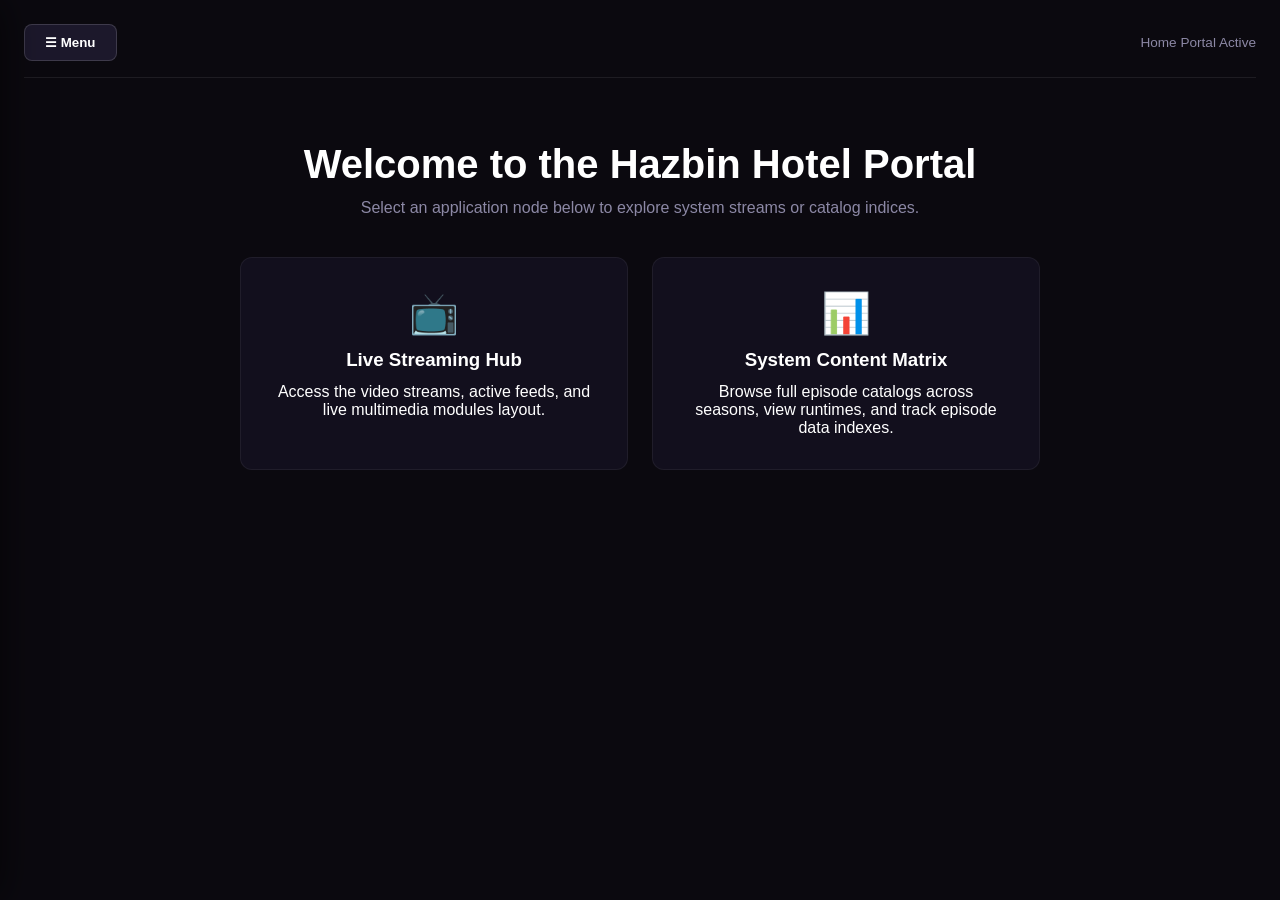
==== commit 6f2f5a05: "Add files via upload" ====
--- a/home.html
+++ b/home.html
@@ -1,83 +1,49 @@
 <!DOCTYPE html>
 <html lang="en">
 <head>
-    <meta charset="UTF-8">
-    <meta name="viewport" content="width=device-width, initial-scale=1.0">
-    <title>Nicholas Hub - Home</title>
-    <link href="https://fonts.googleapis.com/css2?family=Inter:wght@300;400;500;600;700;800&display=swap" rel="stylesheet">
-    <link rel="stylesheet" href="style.css">
-    <link rel="stylesheet" href="https://cdnjs.cloudflare.com/ajax/libs/font-awesome/6.4.0/css/all.min.css">
+  <meta charset="UTF-8">
+  <meta name="viewport" content="width=device-width, initial-scale=1.0">
+  <title>Hazbin Hotel Portal - Home</title>
+  <link rel="stylesheet" href="styles.css?v=12">
 </head>
 <body>
+  <nav class="side-menu-drawer" id="sideMenu">
+    <div class="drawer-header">
+      <h2>Navigation</h2>
+      <button class="close-btn" id="closeMenuBtn">&times;</button>
+    </div>
+    <ul class="drawer-links">
+      <li><a href="home.html" class="active">🏠 Homepage</a></li>
+      <li><a href="movies.html">📺 Live Streaming</a></li>
+      <li><a href="movie-detail.html">📊 Content Matrix</a></li>
+    </ul>
+  </nav>
+  <div class="drawer-overlay" id="drawerOverlay"></div>
 
-    <!-- Global Layout Sidebar Container Component -->
-    <div class="sidebar">
-        <div class="logo-zone">
-            <span class="logo-text">nicholas</span>
-        </div>
-        <nav class="nav-menu">
-            <div class="nav-section-title">Navigation Workspace</div>
-            <a href="home.html" class="nav-item active"><i class="fa-solid fa-house"></i> Hub Home</a>
-            <a href="movies.html" class="nav-item"><i class="fa-solid fa-film"></i> Movies & TV</a>
-            <a href="#" class="nav-item disabled"><i class="fa-solid fa-music"></i> Music Collection</a>
-            <a href="#" class="nav-item disabled"><i class="fa-solid fa-code"></i> Project Builds</a>
-        </nav>
-    </div>
-
-    <!-- Framing Main View Container -->
-    <div class="main-content">
-        <header class="top-bar">
-            <div class="welcome-message">
-                <h1>Welcome back, Nicholas</h1>
-                <p>Select an operational domain environment gateway stack from below.</p>
-            </div>
-            <div class="user-profile">
-                <div class="avatar">N</div>
-            </div>
-        </header>
-
-        <!-- Vertical Stack Configuration -->
-        <main class="hub-stacks">
-            
-            <!-- Category Matrix Item 1: Movies (ACTIVE GATEWAY ROUTE) -->
-            <a href="movies.html" class="hub-stack-card glass-panel">
-                <div class="stack-visual" style="background-image: linear-gradient(to right, rgba(11,9,20,0.96) 20%, rgba(11,9,20,0.3) 100%), url('https://image.tmdb.org/t/p/w1280/8Z8ofZ9OorIksW7T57mZ17mZz7O.jpg');"></div>
-                <div class="stack-info">
-                    <div class="stack-icon-title">
-                        <i class="fa-solid fa-film"></i>
-                        <h2>Movies & TV</h2>
-                    </div>
-                    <p>Access your fully unsimplified high-fidelity custom streaming interface layout modeling the Stremio structural spec engine. Tracks full dynamic metadata metrics natively.</p>
-                    <span class="stack-action-text">Enter Section Workspace <i class="fa-solid fa-arrow-right"></i></span>
-                </div>
-            </a>
-
-            <!-- Category Matrix Item 2: Music (DISABLED TEMPLATE CONTAINER) -->
-            <div class="hub-stack-card glass-panel locked-stack">
-                <div class="stack-info">
-                    <div class="stack-icon-title">
-                        <i class="fa-solid fa-music"></i>
-                        <h2>Music Collection</h2>
-                    </div>
-                    <p>Core system audio playback layers, user playlist indices, and live audio component configuration engines. Storage nodes currently completely empty.</p>
-                    <span class="stack-action-text muted-text"><i class="fa-solid fa-lock"></i> Workspace Offline</span>
-                </div>
-            </div>
-
-            <!-- Category Matrix Item 3: Projects (DISABLED TEMPLATE CONTAINER) -->
-            <div class="hub-stack-card glass-panel locked-stack">
-                <div class="stack-info">
-                    <div class="stack-icon-title">
-                        <i class="fa-solid fa-code"></i>
-                        <h2>Project Builds</h2>
-                    </div>
-                    <p>Live dev sandbox instances, production deployment configurations, source control endpoints, and live terminal pipelines.</p>
-                    <span class="stack-action-text muted-text"><i class="fa-solid fa-lock"></i> Workspace Offline</span>
-                </div>
-            </div>
-
-        </main>
-    </div>
-
+  <div class="app-wrapper">
+    <header class="app-header">
+      <button class="menu-toggle-btn" id="openMenuBtn">☰ Menu</button>
+      <div class="system-status">Home Portal Active</div>
+    </header>
+    
+    <main class="portal-main">
+      <h1>Welcome to the Hazbin Hotel Portal</h1>
+      <p class="portal-intro">Select an application node below to explore system streams or catalog indices.</p>
+      
+      <div class="portal-grid">
+        <a href="movies.html" class="portal-card">
+          <div class="card-icon">📺</div>
+          <h3>Live Streaming Hub</h3>
+          <p>Access the video streams, active feeds, and live multimedia modules layout.</p>
+        </a>
+        <a href="movie-detail.html" class="portal-card">
+          <div class="card-icon">📊</div>
+          <h3>System Content Matrix</h3>
+          <p>Browse full episode catalogs across seasons, view runtimes, and track episode data indexes.</p>
+        </a>
+      </div>
+    </main>
+  </div>
+  <script src="app.js?v=12"></script>
 </body>
-</html>
+</html>
--- a/styles.css
+++ b/styles.css
@@ -0,0 +1,62 @@
+* { box-sizing: border-box; margin: 0; padding: 0; font-family: sans-serif; }
+body { background-color: #0b090f; color: #ffffff; min-height: 100vh; padding: 24px; overflow-x: hidden; }
+.app-wrapper { max-width: 1280px; margin: 0 auto; display: flex; flex-direction: column; gap: 24px; }
+.app-header { display: flex; align-items: center; justify-content: space-between; padding-bottom: 16px; border-bottom: 1px solid rgba(255,255,255,0.08); }
+.menu-toggle-btn { background: #1c182b; color: #fff; border: 1px solid rgba(255,255,255,0.15); padding: 10px 20px; border-radius: 8px; font-weight:600; cursor:pointer; }
+.menu-toggle-btn:hover { background: #31255a; }
+.system-status { color: #8c88a5; font-size: 0.85rem; }
+
+/* Home/Portal styles */
+.portal-main { padding: 40px 0; text-align: center; }
+.portal-main h1 { font-size: 2.5rem; margin-bottom: 12px; }
+.portal-intro { color: #8c88a5; margin-bottom: 40px; }
+.portal-grid { display: grid; grid-template-columns: repeat(auto-fit, minmax(280px, 1fr)); gap: 24px; max-width: 800px; margin: 0 auto; }
+.portal-card { background: #120f1d; border: 1px solid rgba(255,255,255,0.06); padding: 32px; border-radius: 12px; text-decoration: none; color: #fff; display: flex; flex-direction: column; gap: 12px; align-items: center; transition: 0.2s; }
+.portal-card:hover { transform: translateY(-4px); background: #1c182b; border-color: #7c3aed; }
+.card-icon { font-size: 2.5rem; }
+
+/* Streaming Layout styles */
+.stream-layout-grid { display: grid; grid-template-columns: 1fr; gap: 24px; margin-top: 20px; }
+.stream-card { background: #120f1d; border: 1px solid rgba(255,255,255,0.06); border-radius: 12px; overflow: hidden; }
+.video-placeholder { width: 100%; aspect-ratio: 16/9; background: #000; display: flex; align-items: center; justify-content: center; color: #444; }
+.stream-details { padding: 20px; display: flex; justify-content: space-between; align-items: center; flex-wrap: wrap; gap: 16px; }
+.status-indicator.live { color: #ef4444; font-weight: bold; font-size: 0.85rem; }
+.action-link-btn { background: #31255a; color: #fff; padding: 8px 16px; border-radius: 6px; text-decoration: none; font-size: 0.9rem; }
+
+/* Content Matrix Catalog styles */
+.content-matrix-container { display: grid; grid-template-columns: 1fr 1.35fr; gap: 32px; align-items: start; }
+.media-info-panel { display: flex; flex-direction: column; gap: 20px; }
+.poster-frame-wrapper { position: relative; width: 100%; border-radius: 12px; overflow: hidden; background: #151221; border: 1px solid rgba(255,255,255,0.06); }
+.poster-image { width: 100%; height: auto; display: block; }
+.image-fallback { padding: 80px 20px; text-align: center; color:#8c88a5; display:none; background:#110e1a; width:100%; }
+.main-title { font-size: 2.5rem; font-weight: 800; }
+.badges-row { display: flex; flex-wrap: wrap; gap: 8px; margin: 12px 0; }
+.badge { background: rgba(255,255,255,0.06); padding: 6px 12px; border-radius: 6px; font-size: 0.8rem; color: #ccc9db; }
+.badge.highlight { background: rgba(234, 179, 8, 0.15); color: #facc15; }
+.summary-text { color: #aaa4c0; line-height: 1.6; font-size: 0.95rem; }
+.launch-cta { background: #7c3aed; color: white; border: none; padding: 14px 28px; border-radius: 8px; font-weight: 600; cursor: pointer; width: fit-content; }
+.episode-catalog-panel { background: rgba(23, 19, 36, 0.8); border: 1px solid rgba(255,255,255,0.08); border-radius: 12px; padding: 24px; }
+.catalog-heading { font-size: 1.4rem; margin-bottom: 20px; }
+.tab-navigation { display: flex; gap: 8px; background: rgba(0,0,0,0.2); padding: 4px; border-radius: 8px; margin-bottom: 20px; }
+.tab-link { flex: 1; background: transparent; border: none; color: #8c88a5; padding: 10px; font-weight: 600; border-radius: 6px; cursor: pointer; }
+.tab-link.active { background: #31255a; color: #ffffff; }
+.episode-row { display: flex; align-items: center; background: rgba(255,255,255,0.02); border: 1px solid rgba(255,255,255,0.04); padding: 14px; border-radius: 8px; gap: 16px; margin-bottom: 12px; }
+.thumb-box { width: 100px; height: 56px; background: #110e1a; border-radius: 4px; display: flex; align-items: center; justify-content: center; font-size: 0.65rem; color: #555170; }
+.episode-number { font-size: 1.2rem; font-weight: 700; color: #4c4669; min-width: 20px; text-align: center; }
+.episode-details { flex: 1; }
+.episode-details h3 { font-size: 1rem; margin-bottom: 4px; }
+.episode-details p { font-size: 0.8rem; color: #8c88a5; line-height: 1.4; }
+.runtime-badge { font-size: 0.8rem; color: #8c88a5; }
+
+/* Side Menu Drawer */
+.side-menu-drawer { position: fixed; top: 0; left: -320px; width: 300px; height: 100vh; background: #0e0c15; border-right: 1px solid rgba(255,255,255,0.1); box-shadow: 20px 0 40px rgba(0,0,0,0.6); z-index: 100; padding: 24px; display: flex; flex-direction: column; gap: 32px; transition: left 0.3s ease; }
+.side-menu-drawer.open { left: 0; }
+.drawer-header { display: flex; align-items: center; justify-content: space-between; }
+.close-btn { background: transparent; border: none; color: #8c88a5; font-size: 1.8rem; cursor: pointer; }
+.drawer-links { list-style: none; display: flex; flex-direction: column; gap: 12px; }
+.drawer-links a { display: block; color: #aaa4c0; text-decoration: none; padding: 12px 16px; border-radius: 8px; font-weight: 600; }
+.drawer-links a:hover, .drawer-links a.active { background: #241b3f; color: #ffffff; }
+.drawer-overlay { position: fixed; top: 0; left: 0; width: 100vw; height: 100vh; background: rgba(0,0,0,0.5); backdrop-filter: blur(4px); z-index: 99; display: none; }
+.drawer-overlay.visible { display: block; }
+
+@media (max-width: 920px) { .content-matrix-container { grid-template-columns: 1fr; } }
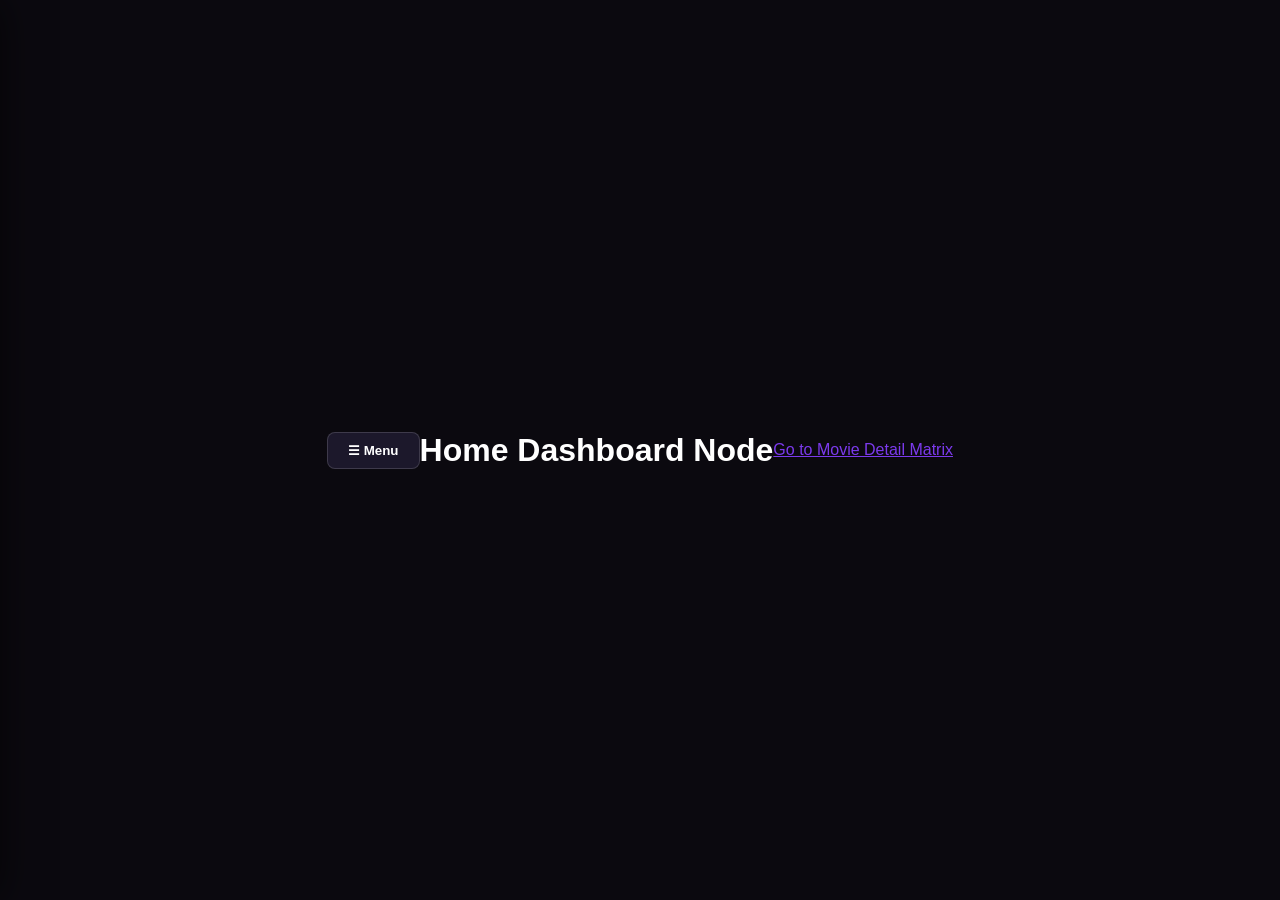
==== commit a35ad3fe: "Add files via upload" ====
--- a/home.html
+++ b/home.html
@@ -1,49 +1,3 @@
-<!DOCTYPE html>
-<html lang="en">
-<head>
-  <meta charset="UTF-8">
-  <meta name="viewport" content="width=device-width, initial-scale=1.0">
-  <title>Hazbin Hotel Portal - Home</title>
-  <link rel="stylesheet" href="styles.css?v=12">
-</head>
-<body>
-  <nav class="side-menu-drawer" id="sideMenu">
-    <div class="drawer-header">
-      <h2>Navigation</h2>
-      <button class="close-btn" id="closeMenuBtn">&times;</button>
-    </div>
-    <ul class="drawer-links">
-      <li><a href="home.html" class="active">🏠 Homepage</a></li>
-      <li><a href="movies.html">📺 Live Streaming</a></li>
-      <li><a href="movie-detail.html">📊 Content Matrix</a></li>
-    </ul>
-  </nav>
-  <div class="drawer-overlay" id="drawerOverlay"></div>
-
-  <div class="app-wrapper">
-    <header class="app-header">
-      <button class="menu-toggle-btn" id="openMenuBtn">☰ Menu</button>
-      <div class="system-status">Home Portal Active</div>
-    </header>
-    
-    <main class="portal-main">
-      <h1>Welcome to the Hazbin Hotel Portal</h1>
-      <p class="portal-intro">Select an application node below to explore system streams or catalog indices.</p>
-      
-      <div class="portal-grid">
-        <a href="movies.html" class="portal-card">
-          <div class="card-icon">📺</div>
-          <h3>Live Streaming Hub</h3>
-          <p>Access the video streams, active feeds, and live multimedia modules layout.</p>
-        </a>
-        <a href="movie-detail.html" class="portal-card">
-          <div class="card-icon">📊</div>
-          <h3>System Content Matrix</h3>
-          <p>Browse full episode catalogs across seasons, view runtimes, and track episode data indexes.</p>
-        </a>
-      </div>
-    </main>
-  </div>
-  <script src="app.js?v=12"></script>
-</body>
-</html>+<!DOCTYPE html><html><head><link rel="stylesheet" href="styles.css?v=20"></head><body style="background:#0b090f;color:#fff;padding:40px;font-family:sans-serif;">
+<nav class="side-menu-drawer" id="sideMenu"><div class="drawer-header"><h2>Nav</h2><button class="close-btn" id="closeMenuBtn">&times;</button></div><ul class="drawer-links"><li><a href="home.html" class="active">🏠 Home</a></li><li><a href="movies.html">📺 Streaming</a></li><li><a href="movie-detail.html">📊 Matrix</a></li></ul></nav>
+<div class="drawer-overlay" id="drawerOverlay"></div><button class="menu-toggle-btn" id="openMenuBtn">☰ Menu</button><h1>Home Dashboard Node</h1><p><a href="movie-detail.html" style="color:#7c3aed;">Go to Movie Detail Matrix</a></p><script src="app.js"></script></body></html>
--- a/styles.css
+++ b/styles.css
@@ -1,62 +1,310 @@
-* { box-sizing: border-box; margin: 0; padding: 0; font-family: sans-serif; }
-body { background-color: #0b090f; color: #ffffff; min-height: 100vh; padding: 24px; overflow-x: hidden; }
-.app-wrapper { max-width: 1280px; margin: 0 auto; display: flex; flex-direction: column; gap: 24px; }
-.app-header { display: flex; align-items: center; justify-content: space-between; padding-bottom: 16px; border-bottom: 1px solid rgba(255,255,255,0.08); }
-.menu-toggle-btn { background: #1c182b; color: #fff; border: 1px solid rgba(255,255,255,0.15); padding: 10px 20px; border-radius: 8px; font-weight:600; cursor:pointer; }
-.menu-toggle-btn:hover { background: #31255a; }
-.system-status { color: #8c88a5; font-size: 0.85rem; }
-
-/* Home/Portal styles */
-.portal-main { padding: 40px 0; text-align: center; }
-.portal-main h1 { font-size: 2.5rem; margin-bottom: 12px; }
-.portal-intro { color: #8c88a5; margin-bottom: 40px; }
-.portal-grid { display: grid; grid-template-columns: repeat(auto-fit, minmax(280px, 1fr)); gap: 24px; max-width: 800px; margin: 0 auto; }
-.portal-card { background: #120f1d; border: 1px solid rgba(255,255,255,0.06); padding: 32px; border-radius: 12px; text-decoration: none; color: #fff; display: flex; flex-direction: column; gap: 12px; align-items: center; transition: 0.2s; }
-.portal-card:hover { transform: translateY(-4px); background: #1c182b; border-color: #7c3aed; }
-.card-icon { font-size: 2.5rem; }
-
-/* Streaming Layout styles */
-.stream-layout-grid { display: grid; grid-template-columns: 1fr; gap: 24px; margin-top: 20px; }
-.stream-card { background: #120f1d; border: 1px solid rgba(255,255,255,0.06); border-radius: 12px; overflow: hidden; }
-.video-placeholder { width: 100%; aspect-ratio: 16/9; background: #000; display: flex; align-items: center; justify-content: center; color: #444; }
-.stream-details { padding: 20px; display: flex; justify-content: space-between; align-items: center; flex-wrap: wrap; gap: 16px; }
-.status-indicator.live { color: #ef4444; font-weight: bold; font-size: 0.85rem; }
-.action-link-btn { background: #31255a; color: #fff; padding: 8px 16px; border-radius: 6px; text-decoration: none; font-size: 0.9rem; }
-
-/* Content Matrix Catalog styles */
-.content-matrix-container { display: grid; grid-template-columns: 1fr 1.35fr; gap: 32px; align-items: start; }
-.media-info-panel { display: flex; flex-direction: column; gap: 20px; }
-.poster-frame-wrapper { position: relative; width: 100%; border-radius: 12px; overflow: hidden; background: #151221; border: 1px solid rgba(255,255,255,0.06); }
-.poster-image { width: 100%; height: auto; display: block; }
-.image-fallback { padding: 80px 20px; text-align: center; color:#8c88a5; display:none; background:#110e1a; width:100%; }
-.main-title { font-size: 2.5rem; font-weight: 800; }
-.badges-row { display: flex; flex-wrap: wrap; gap: 8px; margin: 12px 0; }
-.badge { background: rgba(255,255,255,0.06); padding: 6px 12px; border-radius: 6px; font-size: 0.8rem; color: #ccc9db; }
-.badge.highlight { background: rgba(234, 179, 8, 0.15); color: #facc15; }
-.summary-text { color: #aaa4c0; line-height: 1.6; font-size: 0.95rem; }
-.launch-cta { background: #7c3aed; color: white; border: none; padding: 14px 28px; border-radius: 8px; font-weight: 600; cursor: pointer; width: fit-content; }
-.episode-catalog-panel { background: rgba(23, 19, 36, 0.8); border: 1px solid rgba(255,255,255,0.08); border-radius: 12px; padding: 24px; }
-.catalog-heading { font-size: 1.4rem; margin-bottom: 20px; }
-.tab-navigation { display: flex; gap: 8px; background: rgba(0,0,0,0.2); padding: 4px; border-radius: 8px; margin-bottom: 20px; }
-.tab-link { flex: 1; background: transparent; border: none; color: #8c88a5; padding: 10px; font-weight: 600; border-radius: 6px; cursor: pointer; }
-.tab-link.active { background: #31255a; color: #ffffff; }
-.episode-row { display: flex; align-items: center; background: rgba(255,255,255,0.02); border: 1px solid rgba(255,255,255,0.04); padding: 14px; border-radius: 8px; gap: 16px; margin-bottom: 12px; }
-.thumb-box { width: 100px; height: 56px; background: #110e1a; border-radius: 4px; display: flex; align-items: center; justify-content: center; font-size: 0.65rem; color: #555170; }
-.episode-number { font-size: 1.2rem; font-weight: 700; color: #4c4669; min-width: 20px; text-align: center; }
-.episode-details { flex: 1; }
-.episode-details h3 { font-size: 1rem; margin-bottom: 4px; }
-.episode-details p { font-size: 0.8rem; color: #8c88a5; line-height: 1.4; }
-.runtime-badge { font-size: 0.8rem; color: #8c88a5; }
-
-/* Side Menu Drawer */
-.side-menu-drawer { position: fixed; top: 0; left: -320px; width: 300px; height: 100vh; background: #0e0c15; border-right: 1px solid rgba(255,255,255,0.1); box-shadow: 20px 0 40px rgba(0,0,0,0.6); z-index: 100; padding: 24px; display: flex; flex-direction: column; gap: 32px; transition: left 0.3s ease; }
-.side-menu-drawer.open { left: 0; }
-.drawer-header { display: flex; align-items: center; justify-content: space-between; }
-.close-btn { background: transparent; border: none; color: #8c88a5; font-size: 1.8rem; cursor: pointer; }
-.drawer-links { list-style: none; display: flex; flex-direction: column; gap: 12px; }
-.drawer-links a { display: block; color: #aaa4c0; text-decoration: none; padding: 12px 16px; border-radius: 8px; font-weight: 600; }
-.drawer-links a:hover, .drawer-links a.active { background: #241b3f; color: #ffffff; }
-.drawer-overlay { position: fixed; top: 0; left: 0; width: 100vw; height: 100vh; background: rgba(0,0,0,0.5); backdrop-filter: blur(4px); z-index: 99; display: none; }
-.drawer-overlay.visible { display: block; }
-
-@media (max-width: 920px) { .content-matrix-container { grid-template-columns: 1fr; } }+* {
+  box-sizing: border-box;
+  margin: 0;
+  padding: 0;
+  font-family: -apple-system, BlinkMacSystemFont, "Segoe UI", Roboto, sans-serif;
+}
+
+body {
+  background-color: #0b090f;
+  color: #ffffff;
+  min-height: 100vh;
+  display: flex;
+  align-items: center;
+  justify-content: center;
+  padding: 40px 20px;
+  overflow-x: hidden;
+}
+
+.app-wrapper {
+  width: 100%;
+  max-width: 1280px;
+  display: flex;
+  flex-direction: column;
+  gap: 20px;
+}
+
+.app-header {
+  width: 100%;
+  display: flex;
+  align-items: center;
+  justify-content: space-between;
+  padding: 12px 0;
+  border-bottom: 1px solid rgba(255, 255, 255, 0.08);
+}
+
+.menu-toggle-btn {
+  background: #1c182b;
+  color: #ffffff;
+  border: 1px solid rgba(255, 255, 255, 0.15);
+  padding: 10px 20px;
+  border-radius: 8px;
+  font-weight: 600;
+  cursor: pointer;
+  display: flex;
+  align-items: center;
+  gap: 8px;
+  transition: all 0.2s ease;
+}
+
+.menu-toggle-btn:hover {
+  background: #31255a;
+  border-color: #7c3aed;
+}
+
+.system-status {
+  font-size: 0.85rem;
+  color: #8c88a5;
+  text-transform: uppercase;
+  letter-spacing: 1px;
+}
+
+/* Original two-column design structure layout rules */
+.content-matrix-container {
+  display: grid;
+  grid-template-columns: minmax(320px, 1fr) minmax(400px, 1.35fr);
+  gap: 32px;
+  width: 100%;
+  background: #0e0c15;
+  border-radius: 16px;
+  padding: 32px;
+  box-shadow: 0 20px 50px rgba(0, 0, 0, 0.5);
+}
+
+.media-info-panel {
+  display: flex;
+  flex-direction: column;
+  gap: 24px;
+}
+
+/* Fix overlap: Keep container relative and block-height controlled */
+.poster-frame-wrapper {
+  width: 100%;
+  aspect-ratio: 16 / 9;
+  border-radius: 8px;
+  overflow: hidden;
+  background: #151221;
+  position: relative;
+}
+
+.poster-image {
+  width: 100%;
+  height: 100%;
+  object-fit: cover;
+  display: block;
+}
+
+.image-fallback {
+  width: 100%;
+  height: 100%;
+  display: flex;
+  align-items: center;
+  justify-content: center;
+  position: absolute;
+  top: 0;
+  left: 0;
+  color: #8c88a5;
+  background: #110e1a;
+}
+
+.main-title {
+  font-size: 2.5rem;
+  font-weight: 800;
+}
+
+.badges-row {
+  display: flex;
+  flex-wrap: wrap;
+  gap: 8px;
+  margin: 12px 0;
+}
+
+.badge {
+  background: rgba(255, 255, 255, 0.06);
+  padding: 6px 12px;
+  border-radius: 6px;
+  font-size: 0.8rem;
+}
+
+.badge.highlight {
+  background: rgba(234, 179, 8, 0.15);
+  color: #facc15;
+}
+
+.summary-text {
+  color: #aaa4c0;
+  line-height: 1.6;
+}
+
+.launch-cta {
+  background: #7c3aed;
+  color: white;
+  border: none;
+  padding: 14px 28px;
+  border-radius: 8px;
+  font-weight: 600;
+  cursor: pointer;
+  width: fit-content;
+}
+
+.episode-catalog-panel {
+  background: rgba(23, 19, 36, 0.8);
+  border: 1px solid rgba(255, 255, 255, 0.08);
+  border-radius: 12px;
+  padding: 24px;
+}
+
+.catalog-heading {
+  font-size: 1.4rem;
+  margin-bottom: 20px;
+}
+
+.tab-navigation {
+  display: flex;
+  gap: 8px;
+  background: rgba(0, 0, 0, 0.2);
+  padding: 4px;
+  border-radius: 8px;
+  margin-bottom: 20px;
+}
+
+.tab-link {
+  flex: 1;
+  background: transparent;
+  border: none;
+  color: #8c88a5;
+  padding: 10px;
+  cursor: pointer;
+  border-radius: 6px;
+  font-weight: 600;
+}
+
+.tab-link.active {
+  background: #31255a;
+  color: #ffffff;
+}
+
+.episode-row {
+  display: flex;
+  align-items: center;
+  background: rgba(255, 255, 255, 0.02);
+  border: 1px solid rgba(255, 255, 255, 0.04);
+  padding: 12px;
+  border-radius: 8px;
+  gap: 16px;
+  margin-bottom: 12px;
+}
+
+.thumb-box {
+  width: 100px;
+  height: 56px;
+  background: #110e1a;
+  border-radius: 4px;
+}
+
+.episode-number {
+  font-size: 1.2rem;
+  font-weight: 700;
+  color: #4c4669;
+  min-width: 20px;
+}
+
+.episode-details {
+  flex: 1;
+}
+
+.episode-details h3 {
+  font-size: 1rem;
+  margin-bottom: 4px;
+}
+
+.episode-details p {
+  font-size: 0.8rem;
+  color: #8c88a5;
+  line-height: 1.4;
+}
+
+.runtime-badge {
+  color: #8c88a5;
+  font-size: 0.8rem;
+}
+
+/* SIDE MENU PANEL CORE */
+.side-menu-drawer {
+  position: fixed;
+  top: 0;
+  left: -320px;
+  width: 300px;
+  height: 100vh;
+  background: #0e0c15;
+  border-right: 1px solid rgba(255, 255, 255, 0.1);
+  box-shadow: 20px 0 40px rgba(0, 0, 0, 0.6);
+  z-index: 100;
+  padding: 24px;
+  display: flex;
+  flex-direction: column;
+  gap: 32px;
+  transition: left 0.3s cubic-bezier(0.25, 1, 0.5, 1);
+}
+
+.side-menu-drawer.open {
+  left: 0;
+}
+
+.drawer-header {
+  display: flex;
+  align-items: center;
+  justify-content: space-between;
+}
+
+.close-btn {
+  background: transparent;
+  border: none;
+  color: #8c88a5;
+  font-size: 1.8rem;
+  cursor: pointer;
+}
+
+.drawer-links {
+  list-style: none;
+  display: flex;
+  flex-direction: column;
+  gap: 12px;
+}
+
+.drawer-links a {
+  display: block;
+  color: #aaa4c0;
+  text-decoration: none;
+  padding: 12px 16px;
+  border-radius: 8px;
+  font-weight: 600;
+}
+
+.drawer-links a:hover,
+.drawer-links a.active {
+  background: #241b3f;
+  color: #ffffff;
+}
+
+.drawer-overlay {
+  position: fixed;
+  top: 0;
+  left: 0;
+  width: 100vw;
+  height: 100vh;
+  background: rgba(0, 0, 0, 0.5);
+  backdrop-filter: blur(4px);
+  z-index: 99;
+  display: none;
+}
+
+.drawer-overlay.visible {
+  display: block;
+}
+
+@media (max-width: 900px) {
+  .content-matrix-container {
+    grid-template-columns: 1fr;
+  }
+}
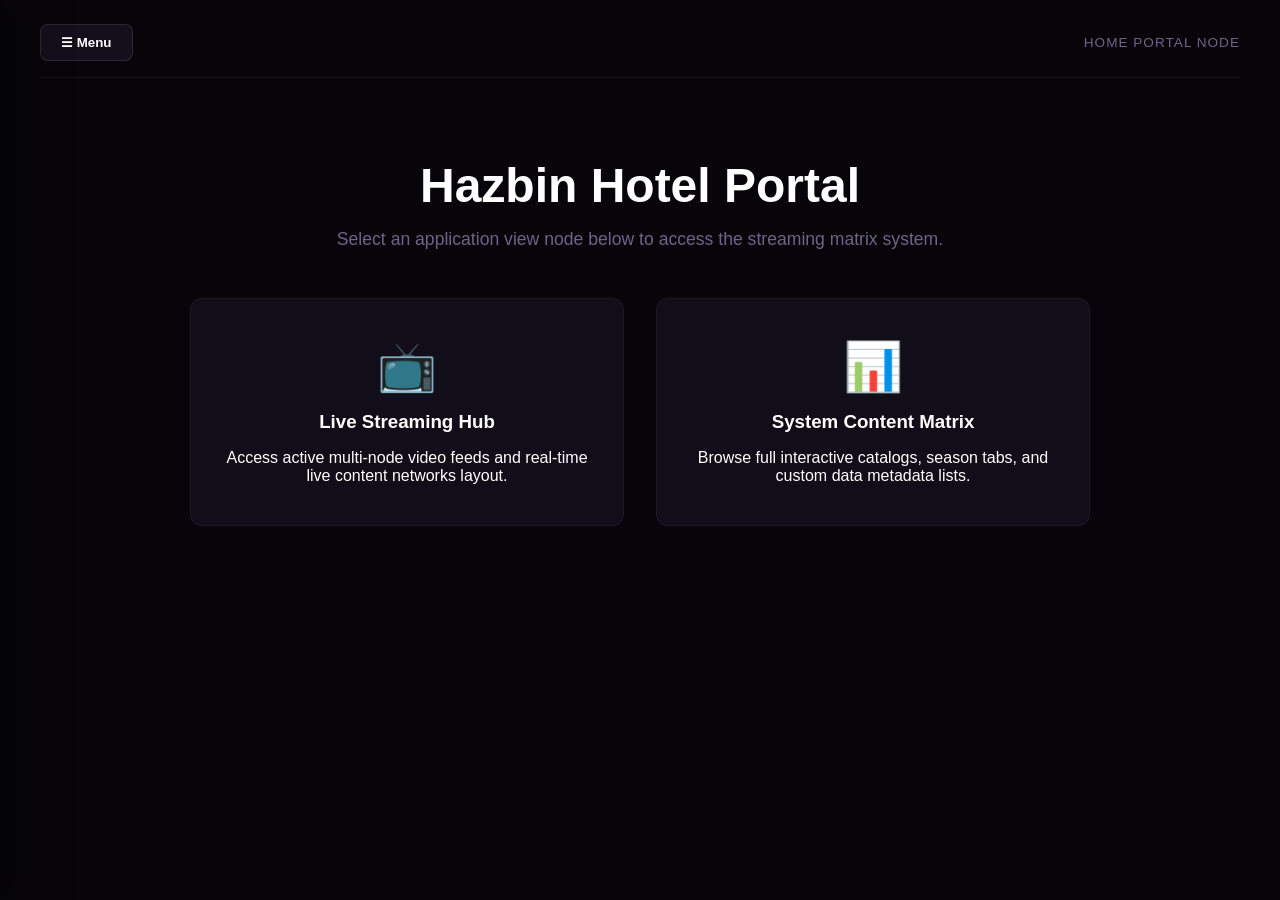
==== commit df45f682: "Add files via upload" ====
--- a/home.html
+++ b/home.html
@@ -1,3 +1,49 @@
-<!DOCTYPE html><html><head><link rel="stylesheet" href="styles.css?v=20"></head><body style="background:#0b090f;color:#fff;padding:40px;font-family:sans-serif;">
-<nav class="side-menu-drawer" id="sideMenu"><div class="drawer-header"><h2>Nav</h2><button class="close-btn" id="closeMenuBtn">&times;</button></div><ul class="drawer-links"><li><a href="home.html" class="active">🏠 Home</a></li><li><a href="movies.html">📺 Streaming</a></li><li><a href="movie-detail.html">📊 Matrix</a></li></ul></nav>
-<div class="drawer-overlay" id="drawerOverlay"></div><button class="menu-toggle-btn" id="openMenuBtn">☰ Menu</button><h1>Home Dashboard Node</h1><p><a href="movie-detail.html" style="color:#7c3aed;">Go to Movie Detail Matrix</a></p><script src="app.js"></script></body></html>+<!DOCTYPE html>
+<html lang="en">
+<head>
+  <meta charset="UTF-8">
+  <meta name="viewport" content="width=device-width, initial-scale=1.0">
+  <title>Hazbin Hotel Portal - Home</title>
+  <link rel="stylesheet" href="styles.css?v=31">
+</head>
+<body class="stremio-body">
+  <nav class="side-menu-drawer" id="sideMenu">
+    <div class="drawer-header">
+      <h2>Navigation</h2>
+      <button class="close-btn" id="closeMenuBtn">&times;</button>
+    </div>
+    <ul class="drawer-links">
+      <li><a href="home.html" class="active">🏠 Homepage</a></li>
+      <li><a href="movies.html">📺 Live Streaming</a></li>
+      <li><a href="movie-detail.html">📊 Content Matrix</a></li>
+    </ul>
+  </nav>
+  <div class="drawer-overlay" id="drawerOverlay"></div>
+
+  <div class="app-wrapper">
+    <header class="app-header">
+      <button class="menu-toggle-btn" id="openMenuBtn">☰ Menu</button>
+      <div class="system-status">Home Portal Node</div>
+    </header>
+    
+    <main class="portal-main">
+      <h1 class="portal-title">Hazbin Hotel Portal</h1>
+      <p class="portal-subtitle">Select an application view node below to access the streaming matrix system.</p>
+      
+      <div class="portal-grid">
+        <a href="movies.html" class="portal-card">
+          <div class="card-icon">📺</div>
+          <h3>Live Streaming Hub</h3>
+          <p>Access active multi-node video feeds and real-time live content networks layout.</p>
+        </a>
+        <a href="movie-detail.html" class="portal-card">
+          <div class="card-icon">📊</div>
+          <h3>System Content Matrix</h3>
+          <p>Browse full interactive catalogs, season tabs, and custom data metadata lists.</p>
+        </a>
+      </div>
+    </main>
+  </div>
+  <script src="app.js?v=31"></script>
+</body>
+</html>
--- a/styles.css
+++ b/styles.css
@@ -2,92 +2,86 @@
   box-sizing: border-box;
   margin: 0;
   padding: 0;
-  font-family: -apple-system, BlinkMacSystemFont, "Segoe UI", Roboto, sans-serif;
-}
-
-body {
-  background-color: #0b090f;
+  font-family: -apple-system, BlinkMacSystemFont, "Segoe UI", Roboto, Helvetica, Arial, sans-serif;
+}
+
+/* Widescreen layout engine */
+body.stremio-body {
+  background-color: #07050a;
   color: #ffffff;
   min-height: 100vh;
-  display: flex;
-  align-items: center;
-  justify-content: center;
-  padding: 40px 20px;
+  padding: 0 40px 40px 40px;
   overflow-x: hidden;
 }
 
 .app-wrapper {
   width: 100%;
-  max-width: 1280px;
+  max-width: 1600px;
+  margin: 0 auto;
   display: flex;
   flex-direction: column;
   gap: 20px;
 }
 
 .app-header {
-  width: 100%;
   display: flex;
   align-items: center;
   justify-content: space-between;
-  padding: 12px 0;
-  border-bottom: 1px solid rgba(255, 255, 255, 0.08);
+  padding: 24px 0 16px 0;
+  border-bottom: 1px solid rgba(255, 255, 255, 0.05);
 }
 
 .menu-toggle-btn {
-  background: #1c182b;
-  color: #ffffff;
-  border: 1px solid rgba(255, 255, 255, 0.15);
+  background: #13101c;
+  color: #ffffff;
+  border: 1px solid rgba(255, 255, 255, 0.1);
   padding: 10px 20px;
   border-radius: 8px;
   font-weight: 600;
   cursor: pointer;
-  display: flex;
-  align-items: center;
-  gap: 8px;
   transition: all 0.2s ease;
 }
 
 .menu-toggle-btn:hover {
-  background: #31255a;
+  background: #1f1a30;
   border-color: #7c3aed;
 }
 
 .system-status {
+  color: #6c658a;
   font-size: 0.85rem;
-  color: #8c88a5;
+  letter-spacing: 1px;
   text-transform: uppercase;
-  letter-spacing: 1px;
-}
-
-/* Original two-column design structure layout rules */
-.content-matrix-container {
+}
+
+/* Stremio layout distribution grid rules */
+.stremio-container {
   display: grid;
-  grid-template-columns: minmax(320px, 1fr) minmax(400px, 1.35fr);
+  grid-template-columns: 1fr 480px;
+  gap: 60px;
+  margin-top: 20px;
+  align-items: start;
+}
+
+.stremio-left-panel {
+  display: flex;
+  flex-direction: column;
   gap: 32px;
+}
+
+/* Horizontal display banner wrapper setup for the asset card */
+.backdrop-banner-wrapper {
+  position: relative;
   width: 100%;
-  background: #0e0c15;
-  border-radius: 16px;
-  padding: 32px;
-  box-shadow: 0 20px 50px rgba(0, 0, 0, 0.5);
-}
-
-.media-info-panel {
-  display: flex;
-  flex-direction: column;
-  gap: 24px;
-}
-
-/* Fix overlap: Keep container relative and block-height controlled */
-.poster-frame-wrapper {
-  width: 100%;
+  max-width: 640px;
   aspect-ratio: 16 / 9;
-  border-radius: 8px;
+  border-radius: 12px;
   overflow: hidden;
-  background: #151221;
-  position: relative;
-}
-
-.poster-image {
+  background: #0f0c16;
+  border: 1px solid rgba(255, 255, 255, 0.05);
+}
+
+.stremio-poster-img {
   width: 100%;
   height: 100%;
   object-fit: cover;
@@ -95,118 +89,176 @@
 }
 
 .image-fallback {
-  width: 100%;
-  height: 100%;
-  display: flex;
-  align-items: center;
-  justify-content: center;
   position: absolute;
   top: 0;
   left: 0;
-  color: #8c88a5;
-  background: #110e1a;
-}
-
-.main-title {
-  font-size: 2.5rem;
+  width: 100%;
+  height: 100%;
+  display: none;
+  align-items: center;
+  justify-content: center;
+  color: #6c658a;
+  font-size: 0.9rem;
+}
+
+.stremio-meta-block {
+  display: flex;
+  flex-direction: column;
+  gap: 16px;
+}
+
+.stremio-title {
+  font-size: 3.5rem;
   font-weight: 800;
+  letter-spacing: -1px;
+  line-height: 1.1;
 }
 
 .badges-row {
   display: flex;
   flex-wrap: wrap;
-  gap: 8px;
-  margin: 12px 0;
+  gap: 10px;
 }
 
 .badge {
-  background: rgba(255, 255, 255, 0.06);
-  padding: 6px 12px;
+  background: rgba(255, 255, 255, 0.05);
+  padding: 6px 14px;
   border-radius: 6px;
   font-size: 0.8rem;
+  font-weight: 500;
+  color: #d1cee0;
 }
 
 .badge.highlight {
-  background: rgba(234, 179, 8, 0.15);
-  color: #facc15;
-}
-
-.summary-text {
-  color: #aaa4c0;
+  background: rgba(124, 58, 237, 0.2);
+  color: #a78bfa;
+  border: 1px solid rgba(124, 58, 237, 0.3);
+}
+
+.stremio-desc {
+  font-size: 1.1rem;
   line-height: 1.6;
-}
-
-.launch-cta {
-  background: #7c3aed;
-  color: white;
+  color: #b0aac2;
+  max-width: 760px;
+}
+
+.stremio-play-btn {
+  background: #e50914;
+  color: #ffffff;
   border: none;
-  padding: 14px 28px;
+  padding: 16px 36px;
   border-radius: 8px;
-  font-weight: 600;
+  font-size: 1.1rem;
+  font-weight: 700;
   cursor: pointer;
   width: fit-content;
-}
-
-.episode-catalog-panel {
-  background: rgba(23, 19, 36, 0.8);
-  border: 1px solid rgba(255, 255, 255, 0.08);
+  display: flex;
+  align-items: center;
+  gap: 12px;
+  transition: background 0.2s ease;
+}
+
+.stremio-play-btn:hover {
+  background: #b80710;
+}
+
+/* Right-side independent theater element box styling */
+.stremio-right-panel {
+  background: #110e19;
+  border: 1px solid rgba(255, 255, 255, 0.05);
   border-radius: 12px;
   padding: 24px;
+  display: flex;
+  flex-direction: column;
+  gap: 20px;
 }
 
 .catalog-heading {
-  font-size: 1.4rem;
-  margin-bottom: 20px;
+  font-size: 1.2rem;
+  font-weight: 700;
+  color: #ffffff;
+  text-transform: uppercase;
+  letter-spacing: 0.5px;
 }
 
 .tab-navigation {
   display: flex;
-  gap: 8px;
-  background: rgba(0, 0, 0, 0.2);
+  gap: 4px;
+  background: #07050a;
   padding: 4px;
   border-radius: 8px;
-  margin-bottom: 20px;
 }
 
 .tab-link {
   flex: 1;
   background: transparent;
   border: none;
-  color: #8c88a5;
-  padding: 10px;
+  color: #6c658a;
+  padding: 12px;
+  font-weight: 600;
+  font-size: 0.9rem;
+  border-radius: 6px;
   cursor: pointer;
-  border-radius: 6px;
-  font-weight: 600;
+  transition: all 0.2s ease;
 }
 
 .tab-link.active {
-  background: #31255a;
-  color: #ffffff;
+  background: #1f1a30;
+  color: #ffffff;
+}
+
+.episode-scroll-list {
+  display: flex;
+  flex-direction: column;
+  gap: 10px;
+  max-height: 520px;
+  overflow-y: auto;
+  padding-right: 4px;
+}
+
+/* Custom Scrollbar */
+.episode-scroll-list::-webkit-scrollbar {
+  width: 6px;
+}
+.episode-scroll-list::-webkit-scrollbar-track {
+  background: transparent;
+}
+.episode-scroll-list::-webkit-scrollbar-thumb {
+  background: #231e34;
+  border-radius: 10px;
 }
 
 .episode-row {
   display: flex;
   align-items: center;
   background: rgba(255, 255, 255, 0.02);
-  border: 1px solid rgba(255, 255, 255, 0.04);
+  border: 1px solid rgba(255, 255, 255, 0.02);
   padding: 12px;
   border-radius: 8px;
   gap: 16px;
-  margin-bottom: 12px;
+  cursor: pointer;
+  transition: background 0.15s ease;
+}
+
+.episode-row:hover {
+  background: rgba(255, 255, 255, 0.05);
+  border-color: rgba(255, 255, 255, 0.05);
 }
 
 .thumb-box {
-  width: 100px;
-  height: 56px;
-  background: #110e1a;
+  width: 80px;
+  height: 48px;
+  background: #07050a;
   border-radius: 4px;
+  flex-shrink: 0;
 }
 
 .episode-number {
-  font-size: 1.2rem;
+  font-size: 1.1rem;
   font-weight: 700;
-  color: #4c4669;
-  min-width: 20px;
+  color: #4a4366;
+  min-width: 18px;
+  text-align: center;
 }
 
 .episode-details {
@@ -214,97 +266,58 @@
 }
 
 .episode-details h3 {
-  font-size: 1rem;
-  margin-bottom: 4px;
+  font-size: 0.95rem;
+  font-weight: 600;
+  margin-bottom: 2px;
+  color: #ffffff;
 }
 
 .episode-details p {
   font-size: 0.8rem;
-  color: #8c88a5;
+  color: #6c658a;
   line-height: 1.4;
+  display: -webkit-box;
+  -webkit-line-clamp: 2;
+  -webkit-box-orient: vertical;
+  overflow: hidden;
 }
 
 .runtime-badge {
-  color: #8c88a5;
   font-size: 0.8rem;
-}
-
-/* SIDE MENU PANEL CORE */
-.side-menu-drawer {
-  position: fixed;
-  top: 0;
-  left: -320px;
-  width: 300px;
-  height: 100vh;
-  background: #0e0c15;
-  border-right: 1px solid rgba(255, 255, 255, 0.1);
-  box-shadow: 20px 0 40px rgba(0, 0, 0, 0.6);
-  z-index: 100;
-  padding: 24px;
-  display: flex;
-  flex-direction: column;
-  gap: 32px;
-  transition: left 0.3s cubic-bezier(0.25, 1, 0.5, 1);
-}
-
-.side-menu-drawer.open {
-  left: 0;
-}
-
-.drawer-header {
-  display: flex;
-  align-items: center;
-  justify-content: space-between;
-}
-
-.close-btn {
-  background: transparent;
-  border: none;
-  color: #8c88a5;
-  font-size: 1.8rem;
-  cursor: pointer;
-}
-
-.drawer-links {
-  list-style: none;
-  display: flex;
-  flex-direction: column;
-  gap: 12px;
-}
-
-.drawer-links a {
-  display: block;
-  color: #aaa4c0;
-  text-decoration: none;
-  padding: 12px 16px;
-  border-radius: 8px;
-  font-weight: 600;
-}
-
-.drawer-links a:hover,
-.drawer-links a.active {
-  background: #241b3f;
-  color: #ffffff;
-}
-
-.drawer-overlay {
-  position: fixed;
-  top: 0;
-  left: 0;
-  width: 100vw;
-  height: 100vh;
-  background: rgba(0, 0, 0, 0.5);
-  backdrop-filter: blur(4px);
-  z-index: 99;
-  display: none;
-}
-
-.drawer-overlay.visible {
-  display: block;
-}
-
-@media (max-width: 900px) {
-  .content-matrix-container {
-    grid-template-columns: 1fr;
-  }
+  color: #6c658a;
+  font-weight: 500;
+}
+
+/* Home Portal Specific Layout Card Blocks */
+.portal-main { padding: 60px 0; text-align: center; }
+.portal-title { font-size: 3rem; font-weight: 800; margin-bottom: 16px; }
+.portal-subtitle { color: #6c658a; font-size: 1.1rem; margin-bottom: 48px; }
+.portal-grid { display: grid; grid-template-columns: repeat(auto-fit, minmax(300px, 1fr)); gap: 32px; max-width: 900px; margin: 0 auto; }
+.portal-card { background: #110e19; border: 1px solid rgba(255, 255, 255, 0.05); padding: 40px 32px; border-radius: 12px; text-decoration: none; color: #fff; display: flex; flex-direction: column; gap: 16px; align-items: center; transition: all 0.25s ease; }
+.portal-card:hover { transform: translateY(-4px); background: #171324; border-color: #7c3aed; }
+.card-icon { font-size: 3rem; }
+
+/* Streaming View Card Blocks */
+.stream-layout-grid { display: grid; grid-template-columns: 1fr; gap: 32px; }
+.stream-card { background: #110e19; border: 1px solid rgba(255, 255, 255, 0.05); border-radius: 12px; overflow: hidden; }
+.video-placeholder { width: 100%; aspect-ratio: 16/9; background: #000; display: flex; align-items: center; justify-content: center; color: #312b47; font-weight: 600; }
+.stream-details { padding: 24px; display: flex; justify-content: space-between; align-items: center; flex-wrap: wrap; gap: 20px; }
+.status-indicator.live { color: #ef4444; font-weight: 700; font-size: 0.85rem; letter-spacing: 1px; }
+.action-link-btn { background: #1f1a30; color: #fff; padding: 10px 20px; border-radius: 8px; text-decoration: none; font-size: 0.9rem; font-weight: 600; border: 1px solid rgba(255,255,255,0.05); }
+
+/* NAVIGATION SLIDER DRAWER PANEL SYSTEM */
+.side-menu-drawer { position: fixed; top: 0; left: -320px; width: 300px; height: 100vh; background: #07050a; border-right: 1px solid rgba(255,255,255,0.05); box-shadow: 20px 0 50px rgba(0,0,0,0.8); z-index: 100; padding: 32px 24px; display: flex; flex-direction: column; gap: 40px; transition: left 0.3s cubic-bezier(0.25, 1, 0.5, 1); }
+.side-menu-drawer.open { left: 0; }
+.drawer-header { display: flex; align-items: center; justify-content: space-between; }
+.close-btn { background: transparent; border: none; color: #6c658a; font-size: 2rem; cursor: pointer; }
+.drawer-links { list-style: none; display: flex; flex-direction: column; gap: 12px; }
+.drawer-links a { display: block; color: #b0aac2; text-decoration: none; padding: 14px 20px; border-radius: 8px; font-weight: 600; font-size: 1.05rem; }
+.drawer-links a:hover, .drawer-links a.active { background: #110e19; color: #ffffff; border-left: 3px solid #7c3aed; }
+.drawer-overlay { position: fixed; top: 0; left: 0; width: 100vw; height: 100vh; background: rgba(0, 0, 0, 0.7); backdrop-filter: blur(4px); z-index: 99; display: none; }
+.drawer-overlay.visible { display: block; }
+
+@media (max-width: 1024px) {
+  .stremio-container { grid-template-columns: 1fr; gap: 40px; }
+  body.stremio-body { padding: 0 20px 20px 20px; }
+  .stremio-title { font-size: 2.8rem; }
 }
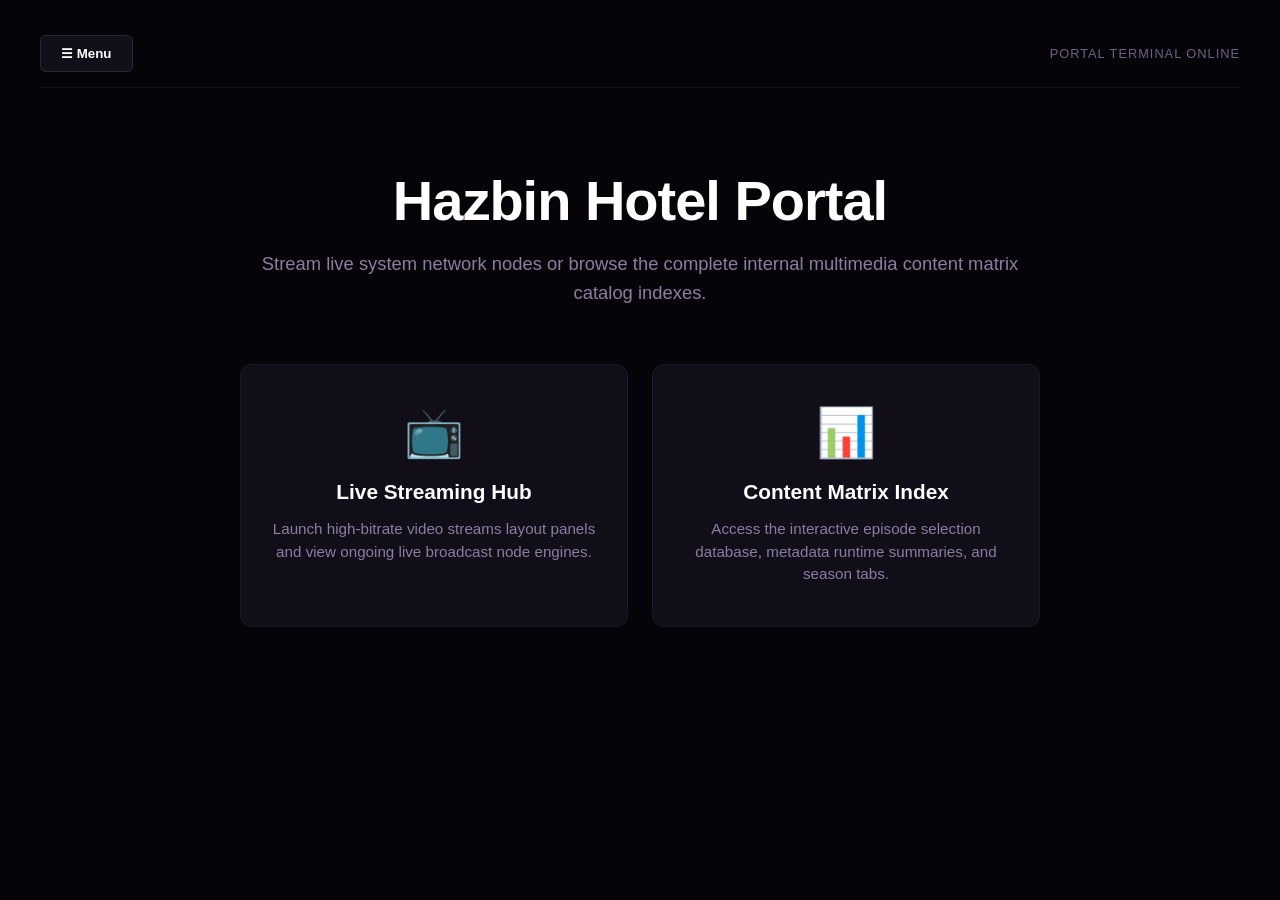
==== commit b9011b44: "Add files via upload" ====
--- a/home.html
+++ b/home.html
@@ -4,9 +4,21 @@
   <meta charset="UTF-8">
   <meta name="viewport" content="width=device-width, initial-scale=1.0">
   <title>Hazbin Hotel Portal - Home</title>
-  <link rel="stylesheet" href="styles.css?v=31">
+  <link rel="stylesheet" href="styles.css?v=55">
+  <style>
+    .home-hero-layout { padding: 60px 0; text-align: center; max-width: 800px; margin: 0 auto; display: flex; flex-direction: column; gap: 16px; }
+    .home-hero-layout h1 { font-size: 3.5rem; font-weight: 800; letter-spacing: -1px; }
+    .home-hero-layout p { color: #897fa1; font-size: 1.15rem; line-height: 1.6; }
+    .navigation-matrix-grid { display: grid; grid-template-columns: repeat(auto-fit, minmax(320px, 1fr)); gap: 24px; margin-top: 40px; }
+    .node-hub-card { background: #110d19; border: 1px solid rgba(255, 255, 255, 0.04); border-radius: 12px; padding: 40px 30px; text-decoration: none; color: white; display: flex; flex-direction: column; gap: 14px; align-items: center; transition: transform 0.2s, border-color 0.2s; }
+    .node-hub-card:hover { transform: translateY(-4px); border-color: #7c3aed; background: #151021; }
+    .node-hub-card .icon { font-size: 3rem; margin-bottom: 5px; }
+    .node-hub-card h3 { font-size: 1.3rem; font-weight: 700; }
+    .node-hub-card p { text-align: center; color: #897fa1; font-size: 0.95rem; line-height: 1.5; }
+  </style>
 </head>
-<body class="stremio-body">
+<body>
+
   <nav class="side-menu-drawer" id="sideMenu">
     <div class="drawer-header">
       <h2>Navigation</h2>
@@ -23,27 +35,28 @@
   <div class="app-wrapper">
     <header class="app-header">
       <button class="menu-toggle-btn" id="openMenuBtn">☰ Menu</button>
-      <div class="system-status">Home Portal Node</div>
+      <div class="system-status">Portal Terminal Online</div>
     </header>
-    
-    <main class="portal-main">
-      <h1 class="portal-title">Hazbin Hotel Portal</h1>
-      <p class="portal-subtitle">Select an application view node below to access the streaming matrix system.</p>
+
+    <main class="home-hero-layout">
+      <h1>Hazbin Hotel Portal</h1>
+      <p>Stream live system network nodes or browse the complete internal multimedia content matrix catalog indexes.</p>
       
-      <div class="portal-grid">
-        <a href="movies.html" class="portal-card">
-          <div class="card-icon">📺</div>
+      <div class="navigation-matrix-grid">
+        <a href="movies.html" class="node-hub-card">
+          <div class="icon">📺</div>
           <h3>Live Streaming Hub</h3>
-          <p>Access active multi-node video feeds and real-time live content networks layout.</p>
+          <p>Launch high-bitrate video streams layout panels and view ongoing live broadcast node engines.</p>
         </a>
-        <a href="movie-detail.html" class="portal-card">
-          <div class="card-icon">📊</div>
-          <h3>System Content Matrix</h3>
-          <p>Browse full interactive catalogs, season tabs, and custom data metadata lists.</p>
+        <a href="movie-detail.html" class="node-hub-card">
+          <div class="icon">📊</div>
+          <h3>Content Matrix Index</h3>
+          <p>Access the interactive episode selection database, metadata runtime summaries, and season tabs.</p>
         </a>
       </div>
     </main>
   </div>
-  <script src="app.js?v=31"></script>
+
+  <script src="app.js?v=55"></script>
 </body>
 </html>
--- a/styles.css
+++ b/styles.css
@@ -5,110 +5,88 @@
   font-family: -apple-system, BlinkMacSystemFont, "Segoe UI", Roboto, Helvetica, Arial, sans-serif;
 }
 
-/* Widescreen layout engine */
-body.stremio-body {
-  background-color: #07050a;
+body {
+  background-color: #070409;
   color: #ffffff;
   min-height: 100vh;
-  padding: 0 40px 40px 40px;
+  padding: 20px 40px;
   overflow-x: hidden;
 }
 
 .app-wrapper {
-  width: 100%;
-  max-width: 1600px;
+  max-width: 1550px;
   margin: 0 auto;
   display: flex;
   flex-direction: column;
   gap: 20px;
 }
 
+/* App Header Header Section Rules */
 .app-header {
   display: flex;
   align-items: center;
   justify-content: space-between;
-  padding: 24px 0 16px 0;
+  padding: 15px 0;
   border-bottom: 1px solid rgba(255, 255, 255, 0.05);
 }
 
 .menu-toggle-btn {
-  background: #13101c;
+  background: #120e1a;
   color: #ffffff;
   border: 1px solid rgba(255, 255, 255, 0.1);
   padding: 10px 20px;
-  border-radius: 8px;
-  font-weight: 600;
-  cursor: pointer;
-  transition: all 0.2s ease;
+  border-radius: 6px;
+  font-weight: 600;
+  cursor: pointer;
+  transition: background 0.2s;
 }
 
 .menu-toggle-btn:hover {
   background: #1f1a30;
-  border-color: #7c3aed;
 }
 
 .system-status {
-  color: #6c658a;
-  font-size: 0.85rem;
+  color: #6b6285;
+  font-size: 0.8rem;
   letter-spacing: 1px;
   text-transform: uppercase;
 }
 
-/* Stremio layout distribution grid rules */
+/* Pure Widescreen Flat Stremio Canvas Configuration */
 .stremio-container {
   display: grid;
-  grid-template-columns: 1fr 480px;
-  gap: 60px;
-  margin-top: 20px;
+  grid-template-columns: 1fr 450px;
+  gap: 50px;
+  margin-top: 10px;
   align-items: start;
 }
 
 .stremio-left-panel {
   display: flex;
   flex-direction: column;
-  gap: 32px;
-}
-
-/* Horizontal display banner wrapper setup for the asset card */
-.backdrop-banner-wrapper {
-  position: relative;
+  gap: 24px;
+}
+
+/* Widescreen Banner Container Frame Layout Setup */
+.poster-display-frame {
   width: 100%;
-  max-width: 640px;
+  max-width: 600px;
   aspect-ratio: 16 / 9;
-  border-radius: 12px;
+  border-radius: 8px;
   overflow: hidden;
-  background: #0f0c16;
-  border: 1px solid rgba(255, 255, 255, 0.05);
-}
-
-.stremio-poster-img {
+  background: #0f0b17;
+  border: 1px solid rgba(255, 255, 255, 0.04);
+}
+
+.poster-display-frame img {
   width: 100%;
   height: 100%;
   object-fit: cover;
   display: block;
 }
 
-.image-fallback {
-  position: absolute;
-  top: 0;
-  left: 0;
-  width: 100%;
-  height: 100%;
-  display: none;
-  align-items: center;
-  justify-content: center;
-  color: #6c658a;
-  font-size: 0.9rem;
-}
-
-.stremio-meta-block {
-  display: flex;
-  flex-direction: column;
-  gap: 16px;
-}
-
 .stremio-title {
-  font-size: 3.5rem;
+  font-size: 3rem;
   font-weight: 800;
   letter-spacing: -1px;
   line-height: 1.1;
@@ -117,207 +95,159 @@
 .badges-row {
   display: flex;
   flex-wrap: wrap;
-  gap: 10px;
+  gap: 8px;
+  margin: 5px 0;
 }
 
 .badge {
-  background: rgba(255, 255, 255, 0.05);
-  padding: 6px 14px;
-  border-radius: 6px;
+  background: rgba(255, 255, 255, 0.06);
+  padding: 6px 12px;
+  border-radius: 4px;
   font-size: 0.8rem;
-  font-weight: 500;
-  color: #d1cee0;
+  color: #cecae3;
 }
 
 .badge.highlight {
   background: rgba(124, 58, 237, 0.2);
-  color: #a78bfa;
-  border: 1px solid rgba(124, 58, 237, 0.3);
+  color: #b49eff;
+  font-weight: 600;
 }
 
 .stremio-desc {
-  font-size: 1.1rem;
+  font-size: 1.05rem;
   line-height: 1.6;
-  color: #b0aac2;
-  max-width: 760px;
+  color: #b2abc4;
+  max-width: 700px;
 }
 
 .stremio-play-btn {
   background: #e50914;
-  color: #ffffff;
+  color: white;
   border: none;
-  padding: 16px 36px;
-  border-radius: 8px;
+  padding: 14px 32px;
+  border-radius: 6px;
+  font-size: 1rem;
+  font-weight: 700;
+  cursor: pointer;
+  width: fit-content;
+  transition: background 0.2s;
+}
+
+.stremio-play-btn:hover {
+  background: #bd0710;
+}
+
+/* Independent Right Side Catalog Panel Elements Box */
+.stremio-right-panel {
+  background: #110d19;
+  border: 1px solid rgba(255, 255, 255, 0.04);
+  border-radius: 10px;
+  padding: 20px;
+  display: flex;
+  flex-direction: column;
+  gap: 15px;
+}
+
+.catalog-heading {
   font-size: 1.1rem;
-  font-weight: 700;
-  cursor: pointer;
-  width: fit-content;
-  display: flex;
-  align-items: center;
-  gap: 12px;
-  transition: background 0.2s ease;
-}
-
-.stremio-play-btn:hover {
-  background: #b80710;
-}
-
-/* Right-side independent theater element box styling */
-.stremio-right-panel {
-  background: #110e19;
-  border: 1px solid rgba(255, 255, 255, 0.05);
-  border-radius: 12px;
-  padding: 24px;
-  display: flex;
-  flex-direction: column;
-  gap: 20px;
-}
-
-.catalog-heading {
-  font-size: 1.2rem;
-  font-weight: 700;
-  color: #ffffff;
   text-transform: uppercase;
   letter-spacing: 0.5px;
+  color: #897fa1;
 }
 
 .tab-navigation {
   display: flex;
   gap: 4px;
-  background: #07050a;
+  background: #070409;
   padding: 4px;
-  border-radius: 8px;
+  border-radius: 6px;
 }
 
 .tab-link {
   flex: 1;
   background: transparent;
   border: none;
-  color: #6c658a;
-  padding: 12px;
-  font-weight: 600;
+  color: #6b6285;
+  padding: 10px;
+  font-weight: 600;
+  cursor: pointer;
+  border-radius: 4px;
   font-size: 0.9rem;
-  border-radius: 6px;
-  cursor: pointer;
-  transition: all 0.2s ease;
 }
 
 .tab-link.active {
-  background: #1f1a30;
-  color: #ffffff;
+  background: #1e172a;
+  color: white;
 }
 
 .episode-scroll-list {
   display: flex;
   flex-direction: column;
-  gap: 10px;
-  max-height: 520px;
+  gap: 8px;
+  max-height: 480px;
   overflow-y: auto;
-  padding-right: 4px;
-}
-
-/* Custom Scrollbar */
-.episode-scroll-list::-webkit-scrollbar {
-  width: 6px;
-}
-.episode-scroll-list::-webkit-scrollbar-track {
-  background: transparent;
-}
-.episode-scroll-list::-webkit-scrollbar-thumb {
-  background: #231e34;
-  border-radius: 10px;
-}
+}
+
+/* Minimalist Scrollbar adjustments */
+.episode-scroll-list::-webkit-scrollbar { width: 5px; }
+.episode-scroll-list::-webkit-scrollbar-track { background: transparent; }
+.episode-scroll-list::-webkit-scrollbar-thumb { background: #1e172a; border-radius: 4px; }
 
 .episode-row {
   display: flex;
   align-items: center;
   background: rgba(255, 255, 255, 0.02);
-  border: 1px solid rgba(255, 255, 255, 0.02);
   padding: 12px;
-  border-radius: 8px;
-  gap: 16px;
-  cursor: pointer;
-  transition: background 0.15s ease;
-}
-
-.episode-row:hover {
+  border-radius: 6px;
+  gap: 12px;
+  cursor: pointer;
+  border: 1px solid transparent;
+  transition: all 0.15s;
+}
+
+.episode-row:hover, .episode-row.selected {
   background: rgba(255, 255, 255, 0.05);
-  border-color: rgba(255, 255, 255, 0.05);
-}
-
-.thumb-box {
-  width: 80px;
-  height: 48px;
-  background: #07050a;
+  border-color: rgba(124, 58, 237, 0.3);
+}
+
+.thumb-placeholder {
+  width: 70px;
+  height: 42px;
+  background: #070409;
   border-radius: 4px;
   flex-shrink: 0;
 }
 
 .episode-number {
-  font-size: 1.1rem;
   font-weight: 700;
-  color: #4a4366;
-  min-width: 18px;
+  color: #483f61;
+  width: 20px;
   text-align: center;
 }
 
-.episode-details {
+.ep-title-text {
+  font-size: 0.9rem;
+  font-weight: 600;
   flex: 1;
 }
 
-.episode-details h3 {
-  font-size: 0.95rem;
-  font-weight: 600;
-  margin-bottom: 2px;
-  color: #ffffff;
-}
-
-.episode-details p {
+.ep-time-text {
   font-size: 0.8rem;
-  color: #6c658a;
-  line-height: 1.4;
-  display: -webkit-box;
-  -webkit-line-clamp: 2;
-  -webkit-box-orient: vertical;
-  overflow: hidden;
-}
-
-.runtime-badge {
-  font-size: 0.8rem;
-  color: #6c658a;
-  font-weight: 500;
-}
-
-/* Home Portal Specific Layout Card Blocks */
-.portal-main { padding: 60px 0; text-align: center; }
-.portal-title { font-size: 3rem; font-weight: 800; margin-bottom: 16px; }
-.portal-subtitle { color: #6c658a; font-size: 1.1rem; margin-bottom: 48px; }
-.portal-grid { display: grid; grid-template-columns: repeat(auto-fit, minmax(300px, 1fr)); gap: 32px; max-width: 900px; margin: 0 auto; }
-.portal-card { background: #110e19; border: 1px solid rgba(255, 255, 255, 0.05); padding: 40px 32px; border-radius: 12px; text-decoration: none; color: #fff; display: flex; flex-direction: column; gap: 16px; align-items: center; transition: all 0.25s ease; }
-.portal-card:hover { transform: translateY(-4px); background: #171324; border-color: #7c3aed; }
-.card-icon { font-size: 3rem; }
-
-/* Streaming View Card Blocks */
-.stream-layout-grid { display: grid; grid-template-columns: 1fr; gap: 32px; }
-.stream-card { background: #110e19; border: 1px solid rgba(255, 255, 255, 0.05); border-radius: 12px; overflow: hidden; }
-.video-placeholder { width: 100%; aspect-ratio: 16/9; background: #000; display: flex; align-items: center; justify-content: center; color: #312b47; font-weight: 600; }
-.stream-details { padding: 24px; display: flex; justify-content: space-between; align-items: center; flex-wrap: wrap; gap: 20px; }
-.status-indicator.live { color: #ef4444; font-weight: 700; font-size: 0.85rem; letter-spacing: 1px; }
-.action-link-btn { background: #1f1a30; color: #fff; padding: 10px 20px; border-radius: 8px; text-decoration: none; font-size: 0.9rem; font-weight: 600; border: 1px solid rgba(255,255,255,0.05); }
-
-/* NAVIGATION SLIDER DRAWER PANEL SYSTEM */
-.side-menu-drawer { position: fixed; top: 0; left: -320px; width: 300px; height: 100vh; background: #07050a; border-right: 1px solid rgba(255,255,255,0.05); box-shadow: 20px 0 50px rgba(0,0,0,0.8); z-index: 100; padding: 32px 24px; display: flex; flex-direction: column; gap: 40px; transition: left 0.3s cubic-bezier(0.25, 1, 0.5, 1); }
+  color: #6b6285;
+}
+
+/* Slider Drawer Side Panel Styles */
+.side-menu-drawer { position: fixed; top: 0; left: -320px; width: 300px; height: 100vh; background: #070409; border-right: 1px solid rgba(255,255,255,0.05); z-index: 100; padding: 30px 20px; display: flex; flex-direction: column; gap: 30px; transition: left 0.25s ease; }
 .side-menu-drawer.open { left: 0; }
-.drawer-header { display: flex; align-items: center; justify-content: space-between; }
-.close-btn { background: transparent; border: none; color: #6c658a; font-size: 2rem; cursor: pointer; }
-.drawer-links { list-style: none; display: flex; flex-direction: column; gap: 12px; }
-.drawer-links a { display: block; color: #b0aac2; text-decoration: none; padding: 14px 20px; border-radius: 8px; font-weight: 600; font-size: 1.05rem; }
-.drawer-links a:hover, .drawer-links a.active { background: #110e19; color: #ffffff; border-left: 3px solid #7c3aed; }
-.drawer-overlay { position: fixed; top: 0; left: 0; width: 100vw; height: 100vh; background: rgba(0, 0, 0, 0.7); backdrop-filter: blur(4px); z-index: 99; display: none; }
+.drawer-header { display: flex; justify-content: space-between; align-items: center; }
+.close-btn { background: transparent; border: none; color: #6b6285; font-size: 1.8rem; cursor: pointer; }
+.drawer-links { list-style: none; display: flex; flex-direction: column; gap: 8px; }
+.drawer-links a { display: block; color: #b2abc4; text-decoration: none; padding: 12px; border-radius: 6px; font-weight: 600; }
+.drawer-links a:hover, .drawer-links a.active { background: #110d19; color: white; }
+.drawer-overlay { position: fixed; top: 0; left: 0; width: 100vw; height: 100vh; background: rgba(0,0,0,0.6); z-index: 99; display: none; }
 .drawer-overlay.visible { display: block; }
 
-@media (max-width: 1024px) {
-  .stremio-container { grid-template-columns: 1fr; gap: 40px; }
-  body.stremio-body { padding: 0 20px 20px 20px; }
-  .stremio-title { font-size: 2.8rem; }
+@media (max-width: 1000px) {
+  .stremio-container { grid-template-columns: 1fr; }
+  body { padding: 20px; }
 }
